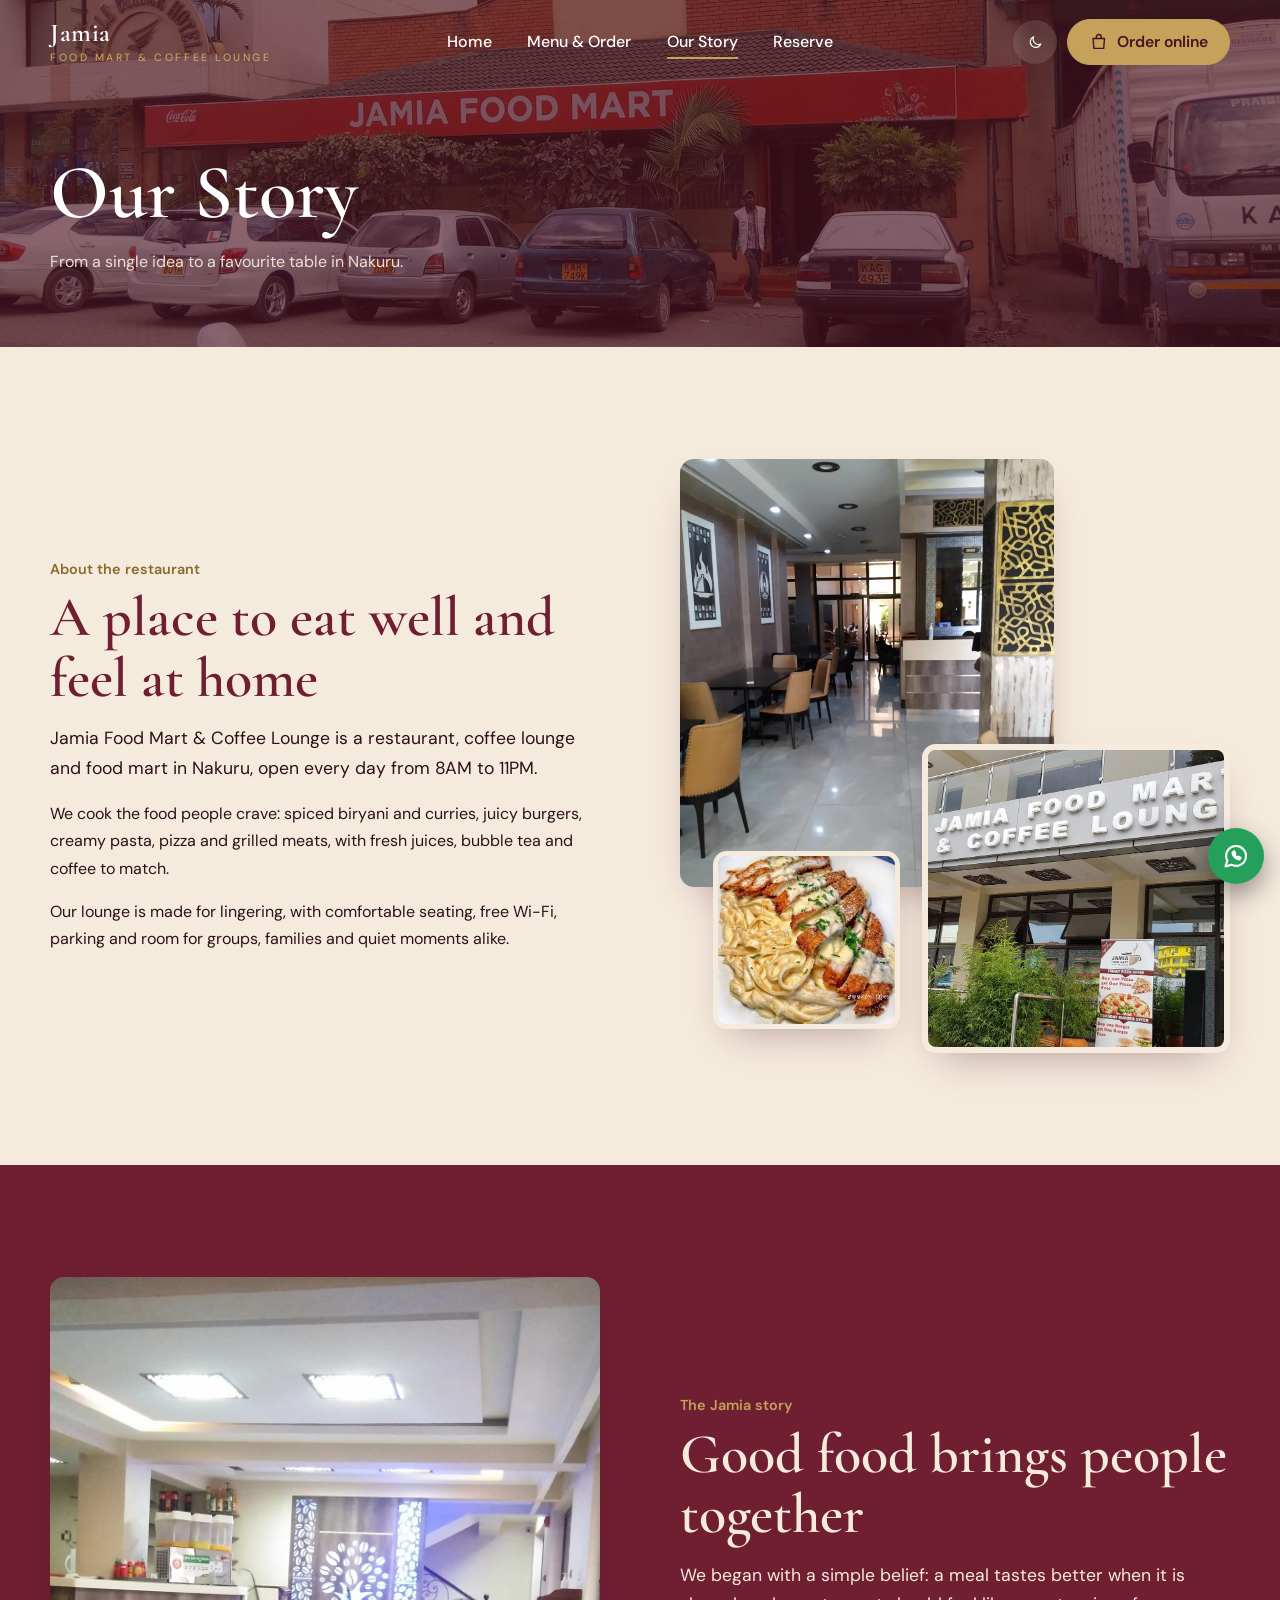
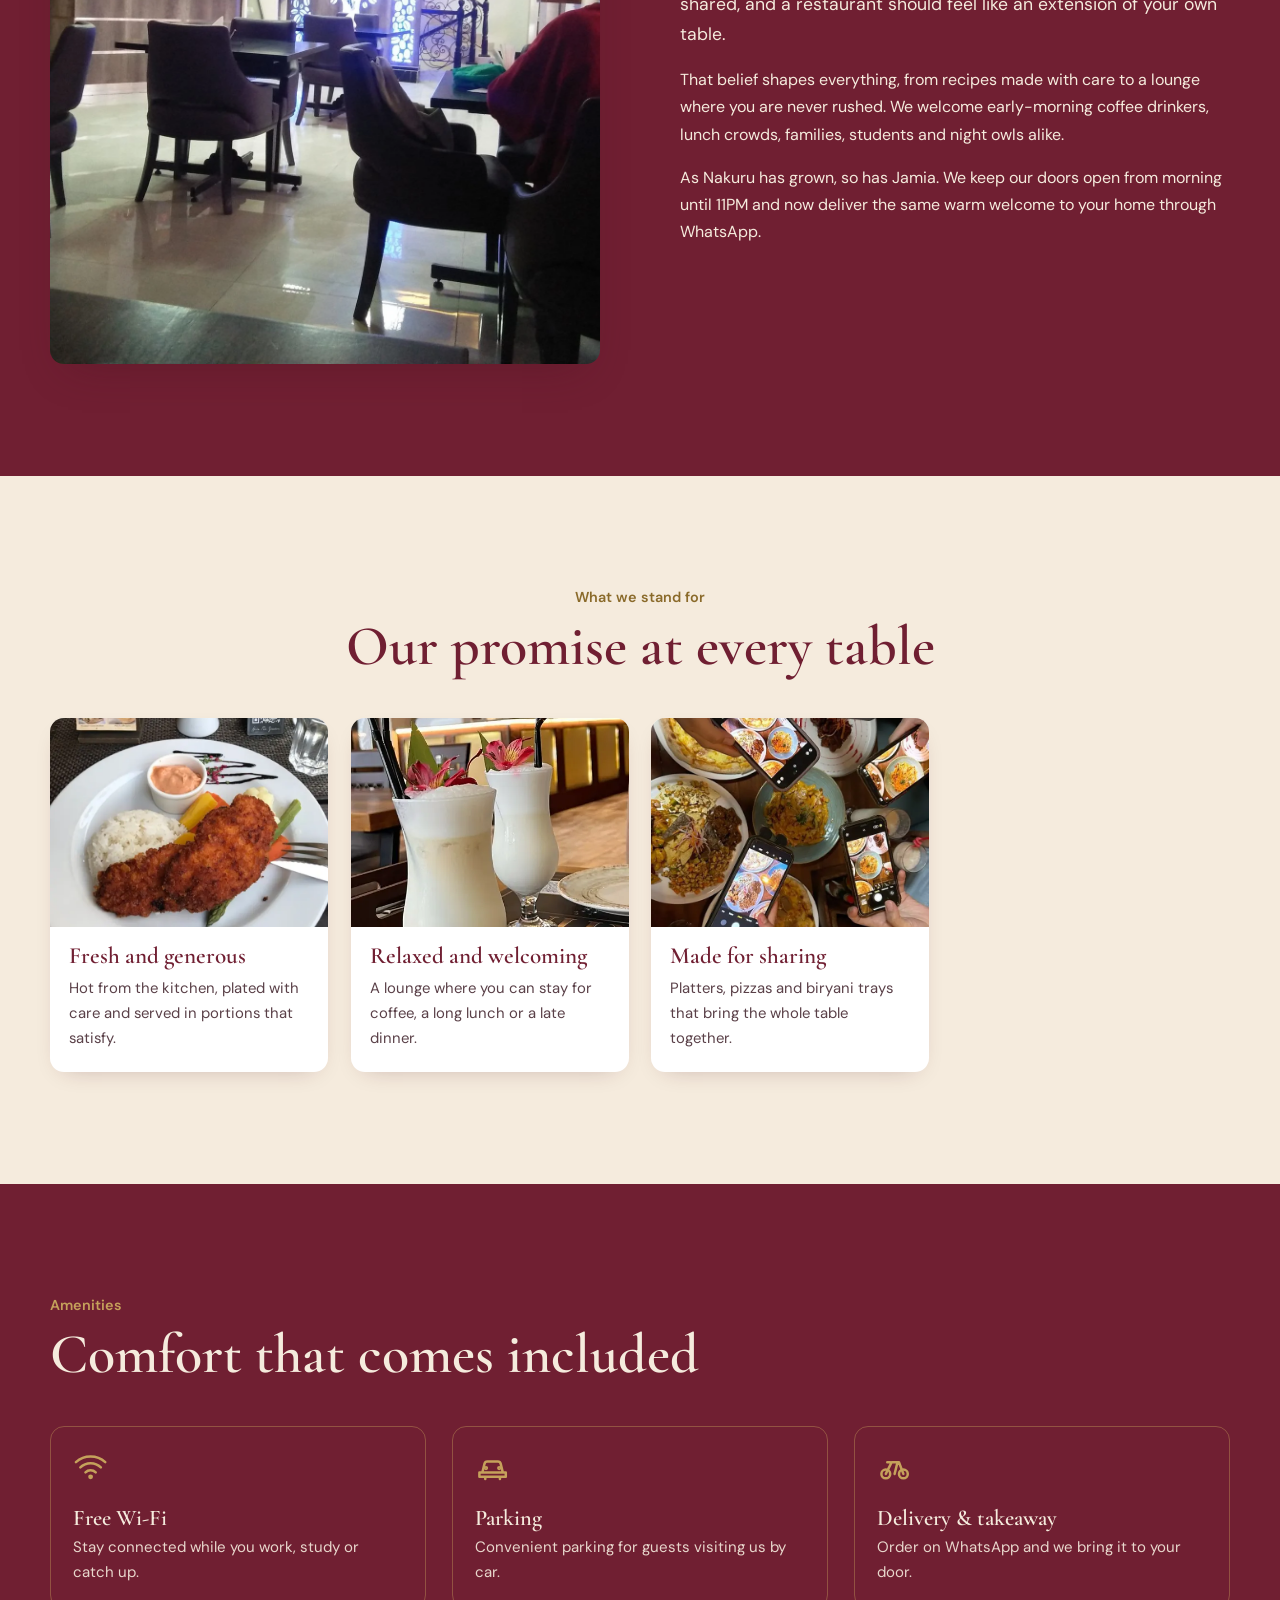
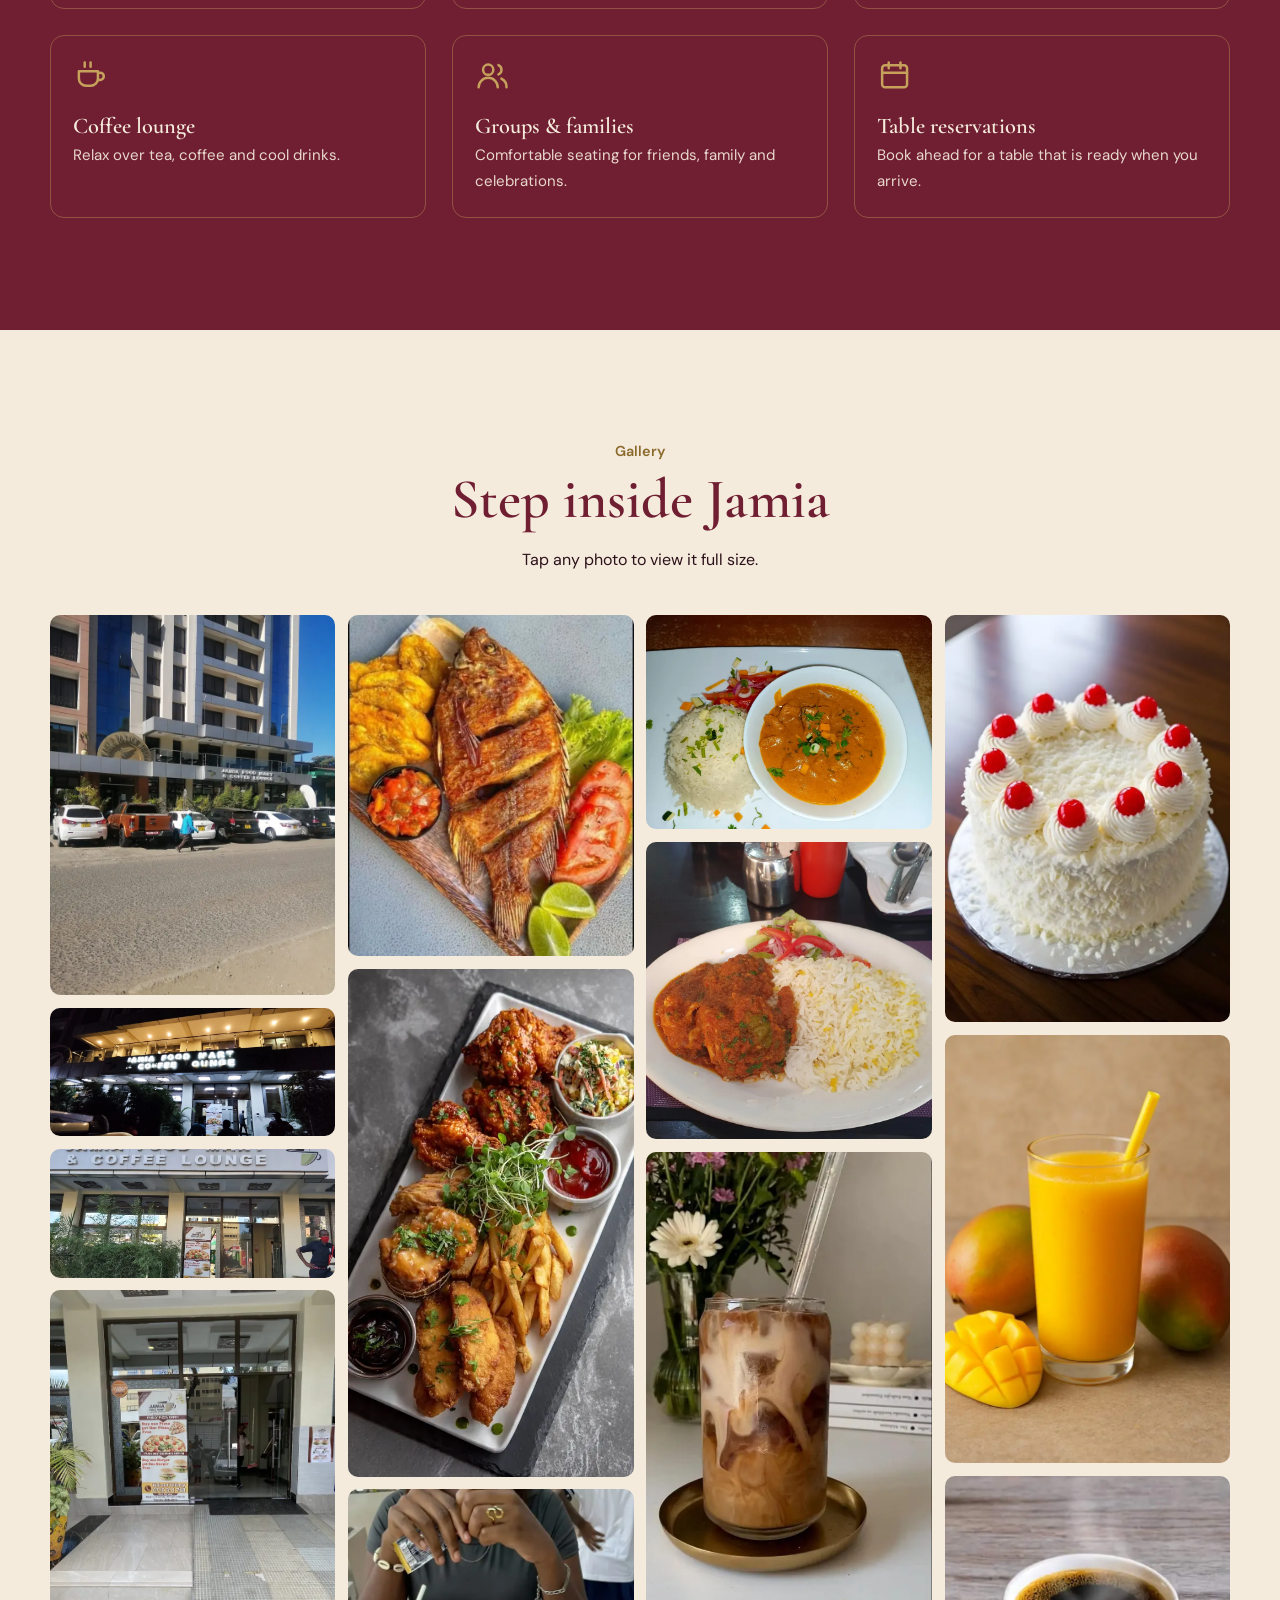
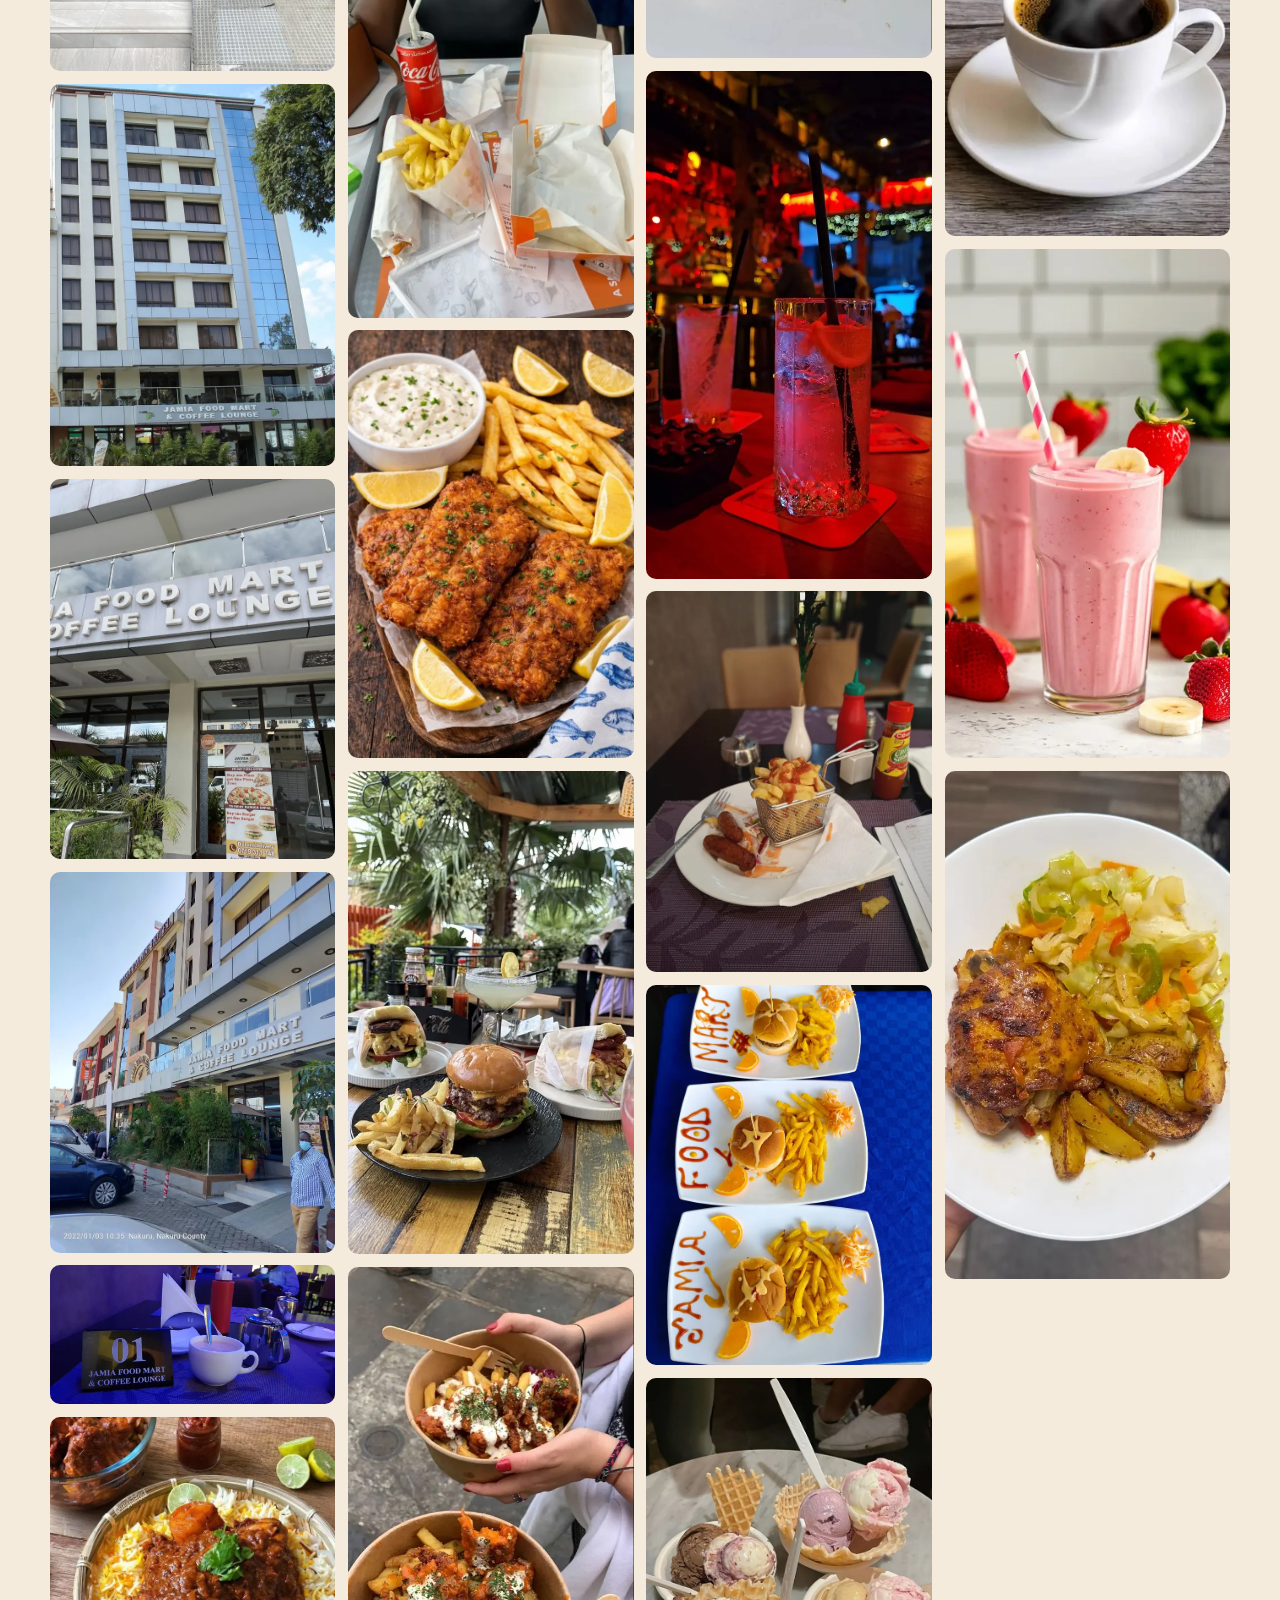
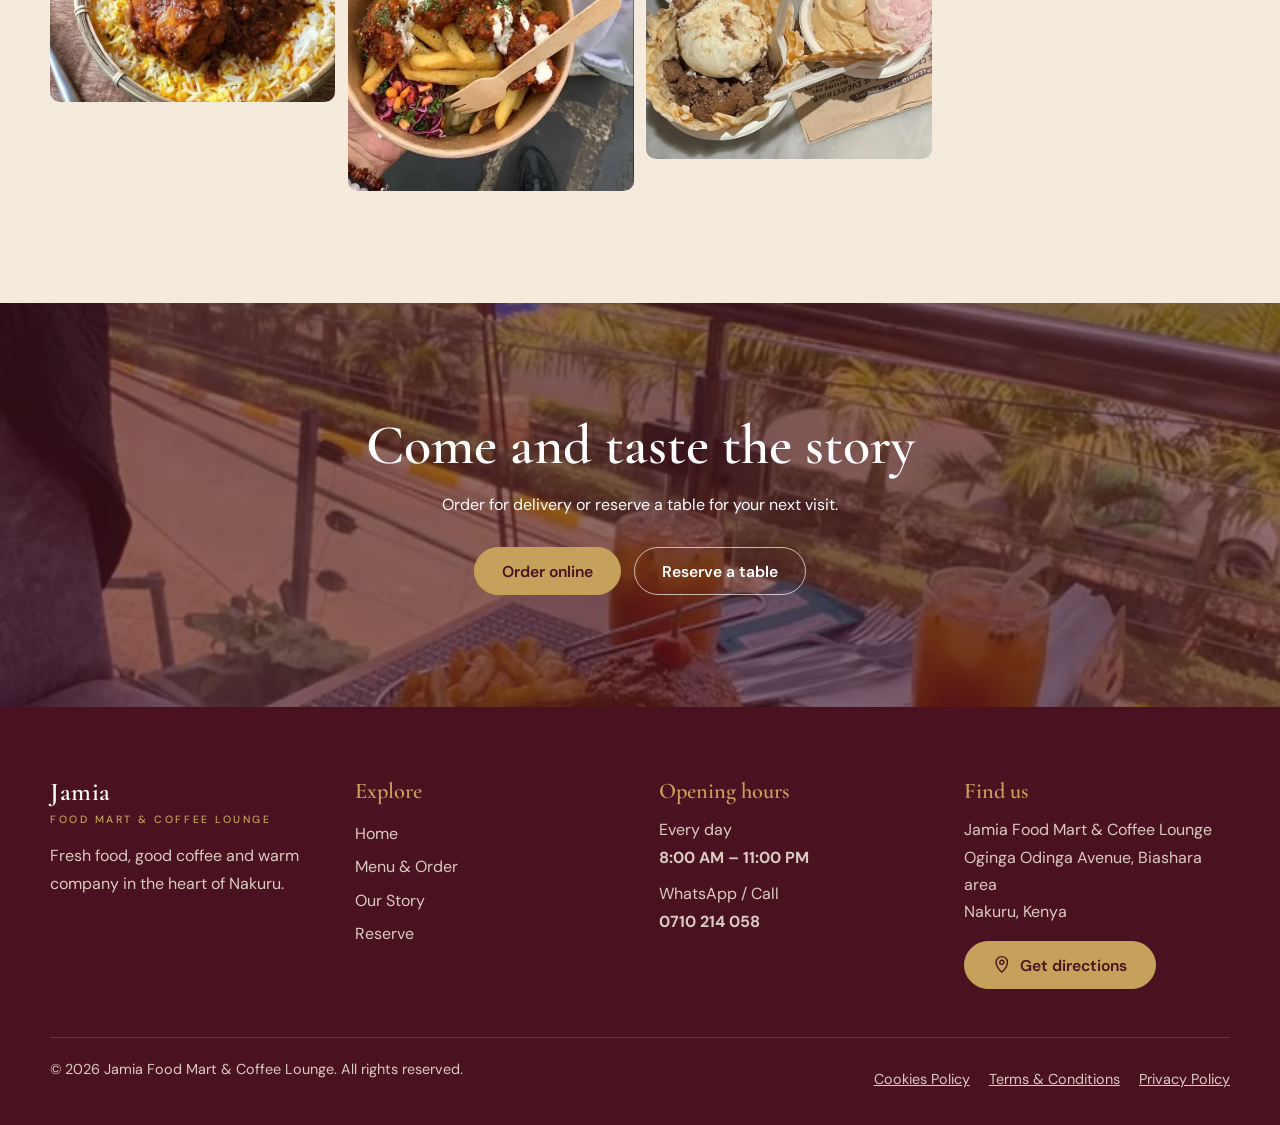
==== about.html @ 8fa5e99d "Add files via upload" ====
<!DOCTYPE html><html lang="en"><head><meta charset="utf-8"><meta name="viewport" content="width=device-width,initial-scale=1"><title>Our Story & Gallery | Jamia Food Mart & Coffee Lounge Nakuru</title><meta name="description" content="Learn the story behind Jamia Food Mart & Coffee Lounge in Nakuru, explore our amenities including free Wi-Fi and parking, and browse photos of our restaurant and dishes.">
<link rel="canonical" href="https://www.example.com/about.html"><meta name="theme-color" content="#701F32"><meta property="og:type" content="restaurant"><meta property="og:title" content="Our Story & Gallery | Jamia Food Mart & Coffee Lounge Nakuru"><meta property="og:description" content="Learn the story behind Jamia Food Mart & Coffee Lounge in Nakuru, explore our amenities including free Wi-Fi and parking, and browse photos of our restaurant and dishes."><meta property="og:image" content="https://www.example.com/images/j58.webp"><meta property="og:url" content="https://www.example.com/about.html"><meta name="twitter:card" content="summary_large_image">
<link rel="preload" href="fonts/cormorant-garamond-latin-600-normal.woff2" as="font" type="font/woff2" crossorigin><link rel="preload" href="fonts/dm-sans-latin-400-normal.woff2" as="font" type="font/woff2" crossorigin><link rel="stylesheet" href="css/style.css"><script>try{if(JSON.parse(localStorage.getItem('jm-th'))==='evening')document.documentElement.dataset.theme='evening'}catch(e){}</script>
<script type="application/ld+json">{"@context":"https://schema.org","@type":"Restaurant","name":"Jamia Food Mart & Coffee Lounge","image":"https://www.example.com/images/j58.webp","telephone":"+254710214058","servesCuisine":["Burgers","Pizza","Pasta","Biryani","Coffee"],"hasMenu":"https://www.example.com/menu.html","address":{"@type":"PostalAddress","streetAddress":"Oginga Odinga Avenue, Biashara area","addressLocality":"Nakuru","addressCountry":"KE"},"openingHoursSpecification":{"@type":"OpeningHoursSpecification","dayOfWeek":["Monday","Tuesday","Wednesday","Thursday","Friday","Saturday","Sunday"],"opens":"08:00","closes":"23:00"}}</script></head><body>
<header class="hd"><div class="wrap"><a class="logo" href="index.html">Jamia<small>FOOD MART &amp; COFFEE LOUNGE</small></a>
<nav class="nav" id="nav" aria-label="Main"><button class="x" type="button" aria-label="Close menu">&times;</button><ul><li><a href="index.html">Home</a></li><li><a href="menu.html">Menu & Order</a></li><li><a href="about.html" aria-current="page">Our Story</a></li><li><a href="reserve.html">Reserve</a></li></ul></nav>
<div class="hr"><button class="tg" type="button" aria-pressed="false" aria-label="Switch to evening look"><svg class="ic" viewBox="0 0 24 24" aria-hidden="true"><path d="M20 14.5A8 8 0 0 1 9.5 4a8 8 0 1 0 10.5 10.5z"/></svg></button><a class="btn" href="menu.html"><svg class="ic" viewBox="0 0 24 24" aria-hidden="true"><path d="M5 8h14l-1 12H6zM9 8V6a3 3 0 0 1 6 0v2"/></svg> Order online</a><button class="burger" type="button" aria-label="Open menu" aria-expanded="false" aria-controls="nav"><svg class="ic" viewBox="0 0 24 24" aria-hidden="true"><path d="M4 7h16M4 12h16M4 17h16"/></svg></button></div></div></header><main><section class="ph" style="padding-bottom:4.5rem"><img src="images/j58.webp" alt="" aria-hidden="true" width="1920" height="1080" fetchpriority="high"><div class="wrap"><h1>Our Story</h1><p>From a single idea to a favourite table in Nakuru.</p></div></section><section><div class="wrap split"><div class="rv"><span class="tag">About the restaurant</span><h2>A place to eat well and feel at home</h2><p class="lead">Jamia Food Mart &amp; Coffee Lounge is a restaurant, coffee lounge and food mart in Nakuru, open every day from 8AM to 11PM.</p><p>We cook the food people crave: spiced biryani and curries, juicy burgers, creamy pasta, pizza and grilled meats, with fresh juices, bubble tea and coffee to match.</p><p>Our lounge is made for lingering, with comfortable seating, free Wi-Fi, parking and room for groups, families and quiet moments alike.</p></div><div class="collage rv"><img src="images/j47.webp" alt="Modern lounge with tiled floors" width="675" height="900" class="a" loading="lazy" decoding="async" data-zoom><img src="images/j53.webp" alt="Jamia entrance and signage" width="1920" height="933" class="b" loading="lazy" decoding="async" data-zoom><img src="images/j8.webp" alt="Creamy chicken alfredo" width="674" height="900" class="c" loading="lazy" decoding="async" data-zoom></div></div></section>
<section class="dark"><div class="wrap split flip"><div class="rv"><span class="tag">The Jamia story</span><h2>Good food brings people together</h2><p class="lead">We began with a simple belief: a meal tastes better when it is shared, and a restaurant should feel like an extension of your own table.</p><p>That belief shapes everything, from recipes made with care to a lounge where you are never rushed. We welcome early-morning coffee drinkers, lunch crowds, families, students and night owls alike.</p><p>As Nakuru has grown, so has Jamia. We keep our doors open from morning until 11PM and now deliver the same warm welcome to your home through WhatsApp.</p></div><div class="fig rv"><img src="images/j56.webp" alt="Bright seating area with tables and chairs" width="1920" height="1440" loading="lazy" decoding="async" data-zoom></div></div></section>
<section><div class="wrap"><div class="head c rv"><span class="tag">What we stand for</span><h2>Our promise at every table</h2></div><div class="cards"><div class="card rv"><div class="im"><img src="images/j9.webp" alt="Golden crumbed chicken escalope with rice" width="675" height="900" loading="lazy" decoding="async" data-zoom></div><div class="bd"><h3>Fresh and generous</h3><p>Hot from the kitchen, plated with care and served in portions that satisfy.</p></div></div><div class="card rv"><div class="im"><img src="images/j69.webp" alt="Tropical coconut drinks at the counter" width="506" height="900" loading="lazy" decoding="async" data-zoom></div><div class="bd"><h3>Relaxed and welcoming</h3><p>A lounge where you can stay for coffee, a long lunch or a late dinner.</p></div></div><div class="card rv"><div class="im"><img src="images/j65.webp" alt="Friends sharing a feast at a wooden table" width="675" height="900" loading="lazy" decoding="async" data-zoom></div><div class="bd"><h3>Made for sharing</h3><p>Platters, pizzas and biryani trays that bring the whole table together.</p></div></div></div></div></section>
<section class="dark"><div class="wrap"><div class="head rv"><span class="tag">Amenities</span><h2>Comfort that comes included</h2></div><div class="feat"><div class="rv"><svg class="ic" viewBox="0 0 24 24" aria-hidden="true"><path d="M2 9a15 15 0 0 1 20 0M5 12.5a10 10 0 0 1 14 0M8.5 16a5 5 0 0 1 7 0"/><circle cx="12" cy="19" r=".8"/></svg><h3>Free Wi-Fi</h3><p>Stay connected while you work, study or catch up.</p></div><div class="rv"><svg class="ic" viewBox="0 0 24 24" aria-hidden="true"><path d="M5 16l1.5-6A2 2 0 0 1 8.4 8.5h7.2a2 2 0 0 1 1.9 1.5L19 16M3 16h18v3H3zM7 19v1.5M17 19v1.5"/><circle cx="7.5" cy="13" r=".6"/><circle cx="16.5" cy="13" r=".6"/></svg><h3>Parking</h3><p>Convenient parking for guests visiting us by car.</p></div><div class="rv"><svg class="ic" viewBox="0 0 24 24" aria-hidden="true"><circle cx="6" cy="17" r="3"/><circle cx="18" cy="17" r="3"/><path d="M6 17l4-8h5l3 8M9 9H7M14 9l-2 8"/></svg><h3>Delivery &amp; takeaway</h3><p>Order on WhatsApp and we bring it to your door.</p></div><div class="rv"><svg class="ic" viewBox="0 0 24 24" aria-hidden="true"><path d="M4 9h13v5a5 5 0 0 1-5 5H9a5 5 0 0 1-5-5zM17 10h1.5a2.5 2.5 0 0 1 0 5H17M8 3v3M12 3v3"/></svg><h3>Coffee lounge</h3><p>Relax over tea, coffee and cool drinks.</p></div><div class="rv"><svg class="ic" viewBox="0 0 24 24" aria-hidden="true"><circle cx="9" cy="8" r="3.5"/><path d="M2.5 20a6.5 6.5 0 0 1 13 0M16 4.8a3.5 3.5 0 0 1 0 6.4M18 14a6.5 6.5 0 0 1 3.5 6"/></svg><h3>Groups &amp; families</h3><p>Comfortable seating for friends, family and celebrations.</p></div><div class="rv"><svg class="ic" viewBox="0 0 24 24" aria-hidden="true"><rect x="3.5" y="5" width="17" height="15" rx="2"/><path d="M3.5 10h17M8 3v4M16 3v4"/></svg><h3>Table reservations</h3><p>Book ahead for a table that is ready when you arrive.</p></div></div></div></section>
<section id="gallery"><div class="wrap"><div class="head c rv"><span class="tag">Gallery</span><h2>Step inside Jamia</h2><p>Tap any photo to view it full size.</p></div><div class="gal"><img src="images/j38.webp" alt="Jamia building seen from the street" width="675" height="900" class="rv" loading="lazy" decoding="async" data-zoom><img src="images/j44.webp" alt="Illuminated Jamia signage at night" width="1920" height="864" class="rv" loading="lazy" decoding="async" data-zoom><img src="images/j63.webp" alt="Coffee Lounge signboard above glass doors" width="900" height="405" class="rv" loading="lazy" decoding="async" data-zoom><img src="images/j54.webp" alt="Entrance doors with menu banner" width="675" height="900" class="rv" loading="lazy" decoding="async" data-zoom><img src="images/j59.webp" alt="Tall glass-fronted building housing Jamia" width="672" height="900" class="rv" loading="lazy" decoding="async" data-zoom><img src="images/j62.webp" alt="Close-up of the Jamia Food Mart sign" width="675" height="900" class="rv" loading="lazy" decoding="async" data-zoom><img src="images/j51.webp" alt="Jamia frontage with greenery" width="675" height="900" class="rv" loading="lazy" decoding="async" data-zoom><img src="images/j39.webp" alt="Tea set on table number one" width="900" height="437" class="rv" loading="lazy" decoding="async" data-zoom><img src="images/j33.webp" alt="Chicken biryani on a woven tray" width="640" height="640" class="rv" loading="lazy" decoding="async" data-zoom><img src="images/j14.webp" alt="Crispy whole fried tilapia with plantain" width="736" height="881" class="rv" loading="lazy" decoding="async" data-zoom><img src="images/j18.webp" alt="Fried chicken and sides on a slate board" width="506" height="900" class="rv" loading="lazy" decoding="async" data-zoom><img src="images/j64.webp" alt="Takeaway burger, fries and a cold drink" width="600" height="900" class="rv" loading="lazy" decoding="async" data-zoom><img src="images/j24.webp" alt="Crumbed fillets with lemon and fries" width="600" height="900" class="rv" loading="lazy" decoding="async" data-zoom><img src="images/j4.webp" alt="Burger and fries on a leafy terrace table" width="532" height="900" class="rv" loading="lazy" decoding="async" data-zoom><img src="images/j6.webp" alt="Loaded fries in a paper bowl" width="490" height="900" class="rv" loading="lazy" decoding="async" data-zoom><img src="images/j48.webp" alt="Butter chicken with rice" width="900" height="675" class="rv" loading="lazy" decoding="async" data-zoom><img src="images/j61.webp" alt="Tikka masala with yellow and white rice" width="864" height="900" class="rv" loading="lazy" decoding="async" data-zoom><img src="images/j70.webp" alt="Iced latte on a brass tray" width="507" height="900" class="rv" loading="lazy" decoding="async" data-zoom><img src="images/j71.webp" alt="Red-lit berry sparklers" width="506" height="900" class="rv" loading="lazy" decoding="async" data-zoom><img src="images/j43.webp" alt="Sausages and fries at a set table" width="675" height="900" class="rv" loading="lazy" decoding="async" data-zoom><img src="images/j57.webp" alt="Kids mini burger plates" width="675" height="900" class="rv" loading="lazy" decoding="async" data-zoom><img src="images/j73.webp" alt="Ice cream sundae platter" width="675" height="900" class="rv" loading="lazy" decoding="async" data-zoom><img src="images/j84.webp" alt="Coconut cream cake with cherries" width="630" height="900" class="rv" loading="lazy" decoding="async" data-zoom><img src="images/j81.webp" alt="Fresh mango juice" width="600" height="900" class="rv" loading="lazy" decoding="async" data-zoom><img src="images/j80.webp" alt="Black coffee in a white cup" width="714" height="900" class="rv" loading="lazy" decoding="async" data-zoom><img src="images/j76.webp" alt="Strawberry smoothies" width="504" height="900" class="rv" loading="lazy" decoding="async" data-zoom><img src="images/j77.webp" alt="Spiced chicken with plantain and cabbage" width="506" height="900" class="rv" loading="lazy" decoding="async" data-zoom></div></div></section>
<section class="cta"><img src="images/j66.webp" alt="" aria-hidden="true" width="675" height="900" loading="lazy" decoding="async"><div class="wrap"><h2 class="rv">Come and taste the story</h2><p class="rv">Order for delivery or reserve a table for your next visit.</p><div class="row rv"><a class="btn" href="menu.html">Order online</a><a class="btn ghost" href="reserve.html">Reserve a table</a></div></div></section></main><footer class="ft"><div class="wrap"><div class="g"><div><a class="logo" href="index.html">Jamia<small>FOOD MART &amp; COFFEE LOUNGE</small></a><p style="margin-top:1rem">Fresh food, good coffee and warm company in the heart of Nakuru.</p></div>
<div><h3>Explore</h3><ul><li><a href="index.html">Home</a></li><li><a href="menu.html">Menu & Order</a></li><li><a href="about.html">Our Story</a></li><li><a href="reserve.html">Reserve</a></li></ul></div><div><h3>Opening hours</h3><p>Every day<br><b>8:00 AM – 11:00 PM</b></p><p style="margin-top:.6rem">WhatsApp / Call<br><a href="https://wa.me/254710214058"><b>0710 214 058</b></a></p></div>
<div><h3>Find us</h3><p>Jamia Food Mart &amp; Coffee Lounge<br>Oginga Odinga Avenue, Biashara area<br>Nakuru, Kenya</p><p style="margin-top:1rem"><a class="btn" href="https://www.google.com/maps/dir/?api=1&destination=Jamia+Food+Mart+and+Coffee+Lounge+Nakuru" target="_blank" rel="noopener"><svg class="ic" viewBox="0 0 24 24" aria-hidden="true"><path d="M12 21s7-6.2 7-12a7 7 0 0 0-14 0c0 5.8 7 12 7 12z"/><circle cx="12" cy="9" r="2.5"/></svg> Get directions</a></p></div></div>
<div class="b"><span>&copy; 2026 Jamia Food Mart &amp; Coffee Lounge. All rights reserved.</span><div><button class="lk" data-modal="m-cookies">Cookies Policy</button><button class="lk" data-modal="m-terms">Terms &amp; Conditions</button><button class="lk" data-modal="m-privacy">Privacy Policy</button></div></div></div></footer>
<dialog class="modal" id="m-cookies" aria-label="Cookies Policy"><div class="in"><button class="x" data-close aria-label="Close" style="float:right">&times;</button><h2>Cookies Policy</h2><p>We use a small number of cookies and similar storage to keep our website working and, only if you accept, to understand how it is used.</p><h3>What we store</h3><p>Essential storage remembers your cookie choice and the items in your order basket on your device. Analytics cookies (optional) tell us which pages are visited so we can improve the site. They load only after you press Accept.</p><h3>Your choice</h3><p>You can decline analytics, or clear your browser storage at any time. Declining does not affect ordering or reservations.</p></div></dialog><dialog class="modal" id="m-terms" aria-label="Terms &amp; Conditions"><div class="in"><button class="x" data-close aria-label="Close" style="float:right">&times;</button><h2>Terms &amp; Conditions</h2><h3>Orders</h3><p>Orders and reservations are sent to us on WhatsApp and are confirmed only when we reply. Prices are confirmed on WhatsApp before an order is accepted and may change without notice. Menu photos are for illustration.</p><h3>Delivery</h3><p>Delivery fees depend on your area and are shown before you send your order. We may quote a different fee for distant locations. Please make sure your phone is reachable and your address is accurate.</p><h3>Reservations</h3><p>Please arrive within 15 minutes of your booking time. We may release a table after that. Contact us on WhatsApp to change or cancel.</p><h3>Payment and refunds</h3><p>Payment is made on delivery or at pickup unless we agree otherwise. If something is wrong with your order, tell us right away so we can put it right.</p></div></dialog><dialog class="modal" id="m-privacy" aria-label="Privacy Policy"><div class="in"><button class="x" data-close aria-label="Close" style="float:right">&times;</button><h2>Privacy Policy</h2><p>We respect your privacy and handle personal data in line with the Kenya Data Protection Act, 2019.</p><h3>What we collect</h3><p>When you order or reserve, you give your name, phone number, and for delivery your address. This information is sent to our WhatsApp number to prepare and deliver your order or hold your table.</p><h3>How we use it</h3><p>Only to fulfil your request and to contact you about it. We do not sell your data.</p><h3>Your rights</h3><p>You may ask us to access, correct or delete your information by messaging us on WhatsApp at 0710 214 058.</p></div></dialog><dialog id="lb" aria-label="Image viewer"><button class="x" data-close aria-label="Close">&times;</button><button class="lb-n p" aria-label="Previous">&#8249;</button><img alt="" src="[data-uri]"><button class="lb-n n" aria-label="Next">&#8250;</button></dialog>
<div class="ck" role="dialog" aria-label="Cookie notice"><p>We use essential storage for your order basket and, with your consent, analytics to improve our site. <button class="lk" data-modal="m-cookies" style="min-height:0;padding:0">Read our Cookies Policy</button></p><div class="row"><button class="btn" data-ck="yes">Accept</button><button class="btn ghost" data-ck="no">Decline</button></div></div>
<a class="wa" href="https://wa.me/254710214058" target="_blank" rel="noopener" aria-label="Chat on WhatsApp"><svg class="ic" viewBox="0 0 24 24" aria-hidden="true"><path d="M3 21l1.6-5A8.5 8.5 0 1 1 8 19.4z"/><path d="M9 9c0 3 3 6 6 6l1-1.5-2-1-1 .8c-1-.4-2-1.4-2.4-2.4l.8-1-1-2z"/></svg></a><script src="js/main.js" defer></script></body></html>
---- css/style.css ----
@font-face{font-family:'Cormorant Garamond';font-style:normal;font-weight:500;font-display:swap;src:url(../fonts/cormorant-garamond-latin-500-normal.woff2) format('woff2')}
@font-face{font-family:'Cormorant Garamond';font-style:normal;font-weight:600;font-display:swap;src:url(../fonts/cormorant-garamond-latin-600-normal.woff2) format('woff2')}
@font-face{font-family:'Cormorant Garamond';font-style:normal;font-weight:700;font-display:swap;src:url(../fonts/cormorant-garamond-latin-700-normal.woff2) format('woff2')}
@font-face{font-family:'DM Sans';font-style:normal;font-weight:400;font-display:swap;src:url(../fonts/dm-sans-latin-400-normal.woff2) format('woff2')}
@font-face{font-family:'DM Sans';font-style:normal;font-weight:500;font-display:swap;src:url(../fonts/dm-sans-latin-500-normal.woff2) format('woff2')}
@font-face{font-family:'DM Sans';font-style:normal;font-weight:600;font-display:swap;src:url(../fonts/dm-sans-latin-600-normal.woff2) format('woff2')}
@font-face{font-family:'DM Sans';font-style:normal;font-weight:700;font-display:swap;src:url(../fonts/dm-sans-latin-700-normal.woff2) format('woff2')}
:root{--wine:#701F32;--wine-d:#4a1220;--cream:#F5EBDD;--gold:#C5A15B;--gold-d:#8a6a2a;--ink:#2b1119;--r:14px;--fh:'Cormorant Garamond',Georgia,serif;--fb:'DM Sans',system-ui,sans-serif;--sh:0 18px 40px -18px #4a122066}
*{box-sizing:border-box;margin:0}html{scroll-behavior:smooth}
body{font:400 1rem/1.7 var(--fb);background:var(--cream);color:var(--ink);-webkit-font-smoothing:antialiased;overflow-x:hidden}
img{display:block;max-width:100%;height:auto}a{color:inherit}ul,ol{padding:0;list-style:none}
h1,h2,h3{font-family:var(--fh);font-weight:600;line-height:1.08;color:var(--wine)}
h1{font-size:clamp(2.7rem,8.5vw,5.8rem)}h2{font-size:clamp(2.1rem,5.2vw,3.5rem);margin-bottom:1rem}h3{font-size:1.55rem}
p{max-width:62ch}.lead{font-size:1.1rem}
.wrap{width:min(1180px,100% - 2.4rem);margin-inline:auto}
section{padding:clamp(3.5rem,9vw,7rem) 0}
.tag{font:600 .9rem var(--fb);color:var(--gold-d);margin-bottom:.6rem;display:block}
.dark{background:var(--wine);color:var(--cream)}.dark h2,.dark h3{color:var(--cream)}.dark .tag{color:var(--gold)}
:focus-visible{outline:3px solid var(--gold);outline-offset:3px}
.btn{display:inline-flex;align-items:center;justify-content:center;gap:.55rem;min-height:48px;padding:.7rem 1.7rem;border-radius:99px;font:600 .98rem var(--fb);text-decoration:none;border:1.5px solid var(--gold);background:var(--gold);color:var(--wine-d);cursor:pointer;transition:transform .3s,box-shadow .3s,background .3s,color .3s}
.btn:hover{transform:translateY(-3px);box-shadow:0 12px 26px #4a122055}
.btn.wine{background:var(--wine);border-color:var(--wine);color:var(--cream)}.btn.wine:hover{background:var(--wine-d)}
.btn.ghost{background:transparent;color:#fff;border-color:#ffffffaa}.btn.ghost:hover{background:#ffffff26}
.ic{width:1.25em;height:1.25em;fill:none;stroke:currentColor;stroke-width:1.7;stroke-linecap:round;stroke-linejoin:round;flex:none}
.row{display:flex;flex-wrap:wrap;gap:.8rem}
.hd{position:absolute;inset:0 0 auto;z-index:30;color:#fff}
.hd .wrap{display:grid;grid-template-columns:1fr auto 1fr;align-items:center;padding-block:1.2rem}
.logo{font:600 1.6rem/1 var(--fh);text-decoration:none;color:#fff;letter-spacing:.02em}
.logo small{display:block;font:500 .66rem var(--fb);letter-spacing:.24em;color:var(--gold);margin-top:.3rem}
.nav ul{display:flex;gap:2.2rem}.nav a{text-decoration:none;font-weight:500;padding:.5rem 0;position:relative;color:#fff}
.nav a:after{content:"";position:absolute;left:0;bottom:.1rem;height:2px;width:100%;background:var(--gold);transform:scaleX(0);transform-origin:left;transition:transform .35s}
.nav a:hover:after,.nav a[aria-current]:after{transform:scaleX(1)}
.hd .btn{justify-self:end;min-height:44px;padding-inline:1.3rem}
.burger{display:none;justify-self:end;width:48px;height:48px;border:0;background:#ffffff1f;border-radius:50%;color:#fff;cursor:pointer;align-items:center;justify-content:center;backdrop-filter:blur(6px)}
@media(max-width:920px){.hd .wrap{grid-template-columns:1fr auto}.hd .btn{display:none}.burger{display:inline-flex}
.nav{position:fixed;inset:0;background:var(--wine-d);display:grid;place-items:center;opacity:0;visibility:hidden;transition:opacity .4s,visibility .4s;z-index:40}
.nav.open{opacity:1;visibility:visible}.nav ul{flex-direction:column;text-align:center;gap:1.2rem}.nav a{font:600 2.4rem var(--fh)}
.nav .x{position:absolute;top:1.2rem;right:1.2rem}}
@media(min-width:921px){.nav .x{display:none}}
.hero{position:relative;min-height:100svh;display:flex;align-items:flex-end;color:#fff;overflow:hidden;background:var(--wine-d);padding:0}
.slide{position:absolute;inset:0;opacity:0;transition:opacity 1.5s ease}.slide.on{opacity:1}
.slide img{width:100%;height:100%;object-fit:cover;transform:scale(1.04);transition:transform 9s ease-out}.slide.on img{transform:scale(1)}
.hero:before{content:"";position:absolute;inset:0;z-index:1;background:linear-gradient(90deg,#2b1119c4 0,#2b111970 50%,#2b111918 85%),linear-gradient(180deg,#2b111966 0,#2b111926 30%,#2b111955 55%,#4a1220ea 100%)}
.hero .wrap{position:relative;z-index:2;padding:9rem 0 5.5rem}.hero h1{color:#fff;max-width:14ch}.hero p{margin:1.3rem 0 2rem;font-size:1.15rem;color:#f5ebddf0}
.status{display:inline-flex;align-items:center;gap:.6rem;background:#ffffff1f;backdrop-filter:blur(8px);border:1px solid #ffffff44;padding:.45rem 1rem;border-radius:99px;font-size:.92rem;margin-bottom:1.4rem}
.status i{width:9px;height:9px;border-radius:50%;background:#7bd88f;box-shadow:0 0 0 4px #7bd88f33}.status.off i{background:#e9a35d;box-shadow:0 0 0 4px #e9a35d33}
.dots{position:absolute;z-index:3;right:max(1.2rem,calc((100% - 1180px)/2));bottom:2rem;display:flex;gap:.2rem}
.dots button{width:44px;height:44px;background:none;border:0;cursor:pointer;display:grid;place-items:center}.dots button:after{content:"";width:26px;height:3px;border-radius:3px;background:#ffffff77;transition:background .3s,width .3s}.dots .on:after{background:var(--gold);width:40px}
.strip{background:var(--wine-d);color:var(--cream);padding:0}.strip ul{display:grid;grid-template-columns:repeat(2,1fr)}
.strip li{display:flex;gap:.9rem;align-items:center;padding:1.3rem .6rem}.strip .ic{width:2rem;height:2rem;color:var(--gold)}.strip b{display:block;font-weight:600}.strip span{font-size:.9rem;opacity:.85}
@media(min-width:900px){.strip ul{grid-template-columns:repeat(4,1fr)}}
.split{display:grid;gap:2.8rem;align-items:center}@media(min-width:880px){.split{grid-template-columns:1fr 1fr;gap:5rem}.split.flip>:first-child{order:2}}
.split p+p{margin-top:1rem}.split .row{margin-top:1.8rem}
.collage{position:relative;aspect-ratio:1/1.08}.collage img{position:absolute;object-fit:cover;border-radius:var(--r);box-shadow:var(--sh);cursor:zoom-in}
.collage .a{left:0;top:0;width:68%;height:72%}.collage .b{right:0;bottom:0;width:56%;height:52%;border:6px solid var(--cream)}.collage .c{left:6%;bottom:4%;width:34%;height:30%;border:5px solid var(--cream)}
.fig{border-radius:var(--r);overflow:hidden;box-shadow:var(--sh)}.fig img{width:100%;aspect-ratio:4/5;object-fit:cover;cursor:zoom-in;transition:transform .8s}.fig:hover img{transform:scale(1.05)}.fig.w img{aspect-ratio:3/2}
.head{max-width:60ch;margin-bottom:2.6rem}.head.c{margin-inline:auto;text-align:center}.head.c p{margin-inline:auto}
.cards{display:grid;gap:1.4rem;grid-template-columns:repeat(auto-fill,minmax(min(100%,270px),1fr))}
.card{background:#fff;border-radius:var(--r);overflow:hidden;box-shadow:0 8px 24px -14px #4a122055;display:flex;flex-direction:column;transition:transform .4s,box-shadow .4s}
.card:hover{transform:translateY(-6px);box-shadow:var(--sh)}.card .im{overflow:hidden;aspect-ratio:4/3;background:#e9dcc6}
.card .im img{width:100%;height:100%;object-fit:cover;transition:transform .7s;cursor:zoom-in}.card:hover .im img{transform:scale(1.07)}
.card .bd{padding:1.1rem 1.2rem 1.3rem;display:flex;flex-direction:column;gap:.4rem;flex:1}.card .t{display:flex;justify-content:space-between;gap:1rem;align-items:baseline}
.card h3{font-size:1.45rem}.price{font-weight:700;color:var(--wine);white-space:nowrap}.card p{font-size:.93rem;color:#5a4048}
.mosaic{grid-auto-flow:dense;display:grid;gap:.8rem;grid-template-columns:repeat(2,1fr);grid-auto-rows:150px}
.mosaic a{position:relative;overflow:hidden;border-radius:var(--r);color:#fff;text-decoration:none;display:flex;align-items:flex-end}
.mosaic img{position:absolute;inset:0;width:100%;height:100%;object-fit:cover;transition:transform .8s}.mosaic a:hover img{transform:scale(1.08)}
.mosaic a:after{content:"";position:absolute;inset:0;background:linear-gradient(0deg,#4a1220dd,transparent 60%)}.mosaic span{position:relative;z-index:1;padding:1rem;font:600 1.5rem var(--fh)}
.mosaic .t{grid-row:span 2}.mosaic .w{grid-column:span 2}
@media(min-width:800px){.mosaic{grid-template-columns:repeat(4,1fr);grid-auto-rows:190px}}
.feat{display:grid;gap:1.6rem;grid-template-columns:repeat(auto-fit,minmax(min(100%,290px),1fr))}
.feat div{padding:1.4rem;border:1px solid #c5a15b66;border-radius:var(--r);transition:background .3s,transform .3s}.feat div:hover{background:#ffffff12;transform:translateY(-4px)}
.feat .ic{width:2.2rem;height:2.2rem;color:var(--gold);margin-bottom:.8rem}.feat h3{font-size:1.4rem;margin-bottom:.3rem}.feat p{font-size:.94rem;opacity:.9}
.steps{display:grid;gap:1.6rem;counter-reset:s;grid-template-columns:repeat(auto-fit,minmax(min(100%,250px),1fr))}
.steps li{counter-increment:s;padding:1.6rem;background:#fff;border-radius:var(--r);box-shadow:0 8px 24px -14px #4a122055}.steps li:before{content:counter(s);font:600 2.6rem var(--fh);color:var(--gold)}
.rv-g{display:grid;gap:1.3rem;grid-template-columns:repeat(auto-fit,minmax(min(100%,300px),1fr))}
.rev{background:#fff;padding:1.6rem;border-radius:var(--r);border-top:4px solid var(--gold);box-shadow:0 8px 24px -14px #4a122055}.rev .s{color:var(--gold);letter-spacing:.15em;font-size:1.05rem}.rev p{margin:.6rem 0 1rem;font-size:.98rem}.rev small{display:block;color:#7a6168}
.gal{columns:2 140px;column-gap:.8rem}.gal img{width:100%;margin-bottom:.8rem;border-radius:10px;cursor:zoom-in;break-inside:avoid;transition:transform .5s,filter .5s}.gal img:hover{transform:scale(1.025);filter:brightness(1.06)}
@media(min-width:800px){.gal{columns:4}}
.cta{position:relative;color:#fff;text-align:center;overflow:hidden;background:var(--wine-d)}.cta>img{position:absolute;inset:0;width:100%;height:100%;object-fit:cover;opacity:.38}.cta .wrap{position:relative}.cta h2{color:#fff}.cta p{margin:0 auto 1.8rem}.cta .row{justify-content:center}
.ph{position:relative;color:#fff;padding:9.5rem 0 4.5rem;background:var(--wine-d);overflow:hidden}.ph>img{position:absolute;inset:0;width:100%;height:100%;object-fit:cover;opacity:.35}.ph .wrap{position:relative}.ph h1{color:#fff;font-size:clamp(2.6rem,7vw,4.8rem)}.ph p{margin-top:.8rem;color:#f5ebddee}
.map{border-radius:var(--r);overflow:hidden;box-shadow:var(--sh);min-height:320px;background:#e9dcc6}.map iframe{width:100%;height:100%;min-height:340px;border:0}
.hrs li{display:flex;justify-content:space-between;padding:.7rem 0;border-bottom:1px solid #c5a15b55}
.bar{display:grid;gap:1rem;margin-bottom:2rem}.chips{display:flex;gap:.6rem;overflow-x:auto;padding:.2rem .1rem .6rem;scroll-snap-type:x proximity;scrollbar-width:thin}
.chip{scroll-snap-align:start;flex:none;min-height:44px;padding:.5rem 1.2rem;border-radius:99px;border:1.5px solid #c5a15b;background:transparent;color:var(--wine);font:600 .95rem var(--fb);cursor:pointer;transition:background .25s,color .25s,transform .25s}
.chip:hover{transform:translateY(-2px)}.chip.on{background:var(--wine);border-color:var(--wine);color:var(--cream)}
.add{margin-top:auto;min-height:46px}.qty{display:none;align-items:center;justify-content:space-between;margin-top:auto;border:1.5px solid var(--wine);border-radius:99px;min-height:46px;padding:2px}
.qty button{width:42px;height:42px;border-radius:50%;border:0;background:var(--wine);color:#fff;font-size:1.3rem;cursor:pointer}.qty b{min-width:2ch;text-align:center}
.card.sel .add{display:none}.card.sel .qty{display:flex}.empty{padding:2rem;text-align:center}
.cartbar{position:fixed;z-index:25;left:50%;bottom:1rem;transform:translate(-50%,160%);width:min(520px,100% - 1.6rem);transition:transform .45s cubic-bezier(.2,.8,.2,1)}.cartbar.show{transform:translate(-50%,0)}
.cartbar .btn{width:100%;justify-content:space-between;background:var(--wine);border-color:var(--gold);color:#fff;box-shadow:0 14px 34px #4a122099;min-height:56px}
dialog{border:0;padding:0;color:var(--ink);background:var(--cream);max-width:100%}dialog::backdrop{background:#2b1119cc;backdrop-filter:blur(3px)}
dialog[open]{animation:pop .4s ease}@keyframes pop{from{opacity:0;transform:translateY(24px)}}
.sheet{width:min(560px,100%);max-height:94dvh;margin:auto 0 0;border-radius:22px 22px 0 0;overflow:auto}
@media(min-width:700px){.sheet{margin:auto 0 auto auto;height:100dvh;max-height:100dvh;border-radius:22px 0 0 22px}}
.sheet .in{padding:1.5rem}.sheet header{display:flex;justify-content:space-between;align-items:center;margin-bottom:1rem}.sheet h2{margin:0;font-size:2rem}
.x{width:44px;height:44px;border-radius:50%;border:0;background:var(--wine);color:#fff;font-size:1.4rem;cursor:pointer}
.ln{display:flex;justify-content:space-between;gap:1rem;align-items:center;padding:.7rem 0;border-bottom:1px solid #c5a15b55}.ln small{display:block;color:#7a6168}
.ln .qty{display:flex;margin:0;min-height:38px;width:112px}.ln .qty button{width:34px;height:34px}
.tot{margin:1rem 0;padding:1rem;background:#fff;border-radius:var(--r)}.tot div{display:flex;justify-content:space-between;padding:.2rem 0}.tot .g{font:700 1.2rem var(--fb);color:var(--wine);border-top:1px dashed #c5a15b;margin-top:.4rem;padding-top:.6rem}
.f{display:grid;gap:1rem}.f.two{grid-template-columns:1fr}@media(min-width:620px){.f.two{grid-template-columns:1fr 1fr}.f .full{grid-column:1/-1}}
label{display:grid;gap:.35rem;font-weight:600;font-size:.93rem}input,select,textarea{width:100%;min-height:48px;border:1.5px solid #d6c3a5;border-radius:10px;padding:.7rem .9rem;font:400 1rem var(--fb);background:#fff;color:var(--ink)}
input:focus,select:focus,textarea:focus{outline:3px solid #c5a15b88;border-color:var(--gold)}textarea{min-height:90px;resize:vertical}
.seg{display:grid;grid-template-columns:1fr 1fr;gap:.6rem}.seg label{position:relative;font-weight:600}.seg input{position:absolute;opacity:0}.seg span{display:block;text-align:center;padding:.8rem;border:1.5px solid #d6c3a5;border-radius:10px;background:#fff;cursor:pointer;transition:.25s}.seg input:checked+span{background:var(--wine);color:#fff;border-color:var(--wine)}.seg input:focus-visible+span{outline:3px solid var(--gold)}
.er{color:#a3122e;font-size:.85rem;font-weight:500}.note{font-size:.85rem;color:#6b535a}
.box{background:#fff;border-radius:var(--r);padding:clamp(1.4rem,4vw,2.4rem);box-shadow:var(--sh)}
.ft{background:var(--wine-d);color:#f5ebddd9;padding:4.5rem 0 1.5rem}.ft .g{display:grid;gap:2.4rem;grid-template-columns:repeat(auto-fit,minmax(min(100%,210px),1fr))}.ft h3{color:var(--gold);font-size:1.4rem;margin-bottom:.8rem}.ft li{padding:.2rem 0}.ft a{text-decoration:none}.ft a:hover{color:var(--gold)}
.ft .b{margin-top:3rem;padding-top:1.2rem;border-top:1px solid #c5a15b44;display:flex;flex-wrap:wrap;gap:.4rem 1.4rem;justify-content:space-between;font-size:.9rem}.ft .b div{display:flex;flex-wrap:wrap;gap:.2rem 1.2rem}
.lk{background:none;border:0;color:inherit;font:inherit;cursor:pointer;text-decoration:underline;padding:.5rem 0;min-height:44px}.lk:hover{color:var(--gold)}
.modal{width:min(720px,100% - 1.6rem);margin:auto;border-radius:18px;max-height:88dvh}.modal .in{padding:1.6rem}.modal h2{font-size:2.2rem}.modal h3{font-size:1.3rem;margin:1.2rem 0 .3rem}.modal p{margin-bottom:.6rem}
.ck{position:fixed;z-index:50;left:.8rem;right:.8rem;bottom:.8rem;max-width:520px;background:var(--wine-d);color:var(--cream);padding:1.2rem;border-radius:var(--r);box-shadow:0 18px 50px #000a;border:1px solid var(--gold);display:none}.ck.show{display:block;animation:pop .5s}.ck p{font-size:.92rem;margin-bottom:.9rem}.ck .btn{min-height:44px;padding:.4rem 1.2rem}
#lb{background:transparent;width:100%;height:100%;max-height:100dvh;display:none;place-items:center}#lb[open]{display:grid}#lb img{max-height:86dvh;max-width:94vw;border-radius:10px;object-fit:contain}
#lb .x{position:fixed;top:1rem;right:1rem;background:#ffffff26}.lb-n{position:fixed;top:50%;width:48px;height:48px;border-radius:50%;border:0;background:#ffffff33;color:#fff;font-size:1.6rem;cursor:pointer;transform:translateY(-50%)}.lb-n.p{left:.6rem}.lb-n.n{right:.6rem}
.js .rv{opacity:0;transform:translateY(26px);transition:opacity .9s ease var(--d,0s),transform .9s ease var(--d,0s)}.js .rv.in{opacity:1;transform:none}
.wa{position:fixed;z-index:24;right:1rem;bottom:1rem;width:56px;height:56px;border-radius:50%;background:#25a05a;color:#fff;display:grid;place-items:center;box-shadow:0 10px 26px #0006;transition:transform .3s}.wa:hover{transform:scale(1.1)}.wa svg{width:28px;height:28px;fill:none;stroke:#fff;stroke-width:1.8}
@media(prefers-reduced-motion:reduce){*{animation:none!important;transition:none!important;scroll-behavior:auto!important}.js .rv{opacity:1;transform:none}}
[hidden]{display:none!important}
.card h3,.rev h3,.steps li h3{color:var(--wine)}.steps li{color:var(--ink)}.rev h3{font-size:1.4rem;margin:.5rem 0 0}
.acts{margin-top:auto;display:grid;gap:.55rem;padding-top:.7rem}.acts .add,.acts .qty{margin-top:0}.acts .btn{min-height:46px}
.btn.ghost.w{color:var(--wine);border-color:var(--wine);background:transparent}.btn.ghost.w:hover{background:#701f3214}
.hr{display:flex;align-items:center;gap:.6rem;justify-self:end}
.tg{width:44px;height:44px;border-radius:50%;border:0;background:#ffffff1f;color:#fff;cursor:pointer;display:grid;place-items:center;backdrop-filter:blur(6px);transition:background .3s,color .3s}.tg:hover{background:#ffffff40}.tg[aria-pressed=true]{background:var(--gold);color:var(--wine-d)}
.row2{display:flex;gap:1rem;align-items:flex-end;flex-wrap:wrap}.row2 label{flex:1 1 260px}
.vw{min-height:44px;padding:.5rem 1.1rem;border-radius:99px;border:1.5px solid var(--gold);background:transparent;color:var(--wine);font:600 .93rem var(--fb);cursor:pointer;transition:background .25s,color .25s}.vw.on{background:var(--wine);border-color:var(--wine);color:var(--cream)}
.cards.list{grid-template-columns:repeat(auto-fill,minmax(min(100%,460px),1fr))}.list .card{flex-direction:row}.list .card .im{flex:0 0 40%;aspect-ratio:auto;min-height:180px}
html[data-theme=evening] body{background:#2a0f18;color:#f5ebdd}
html[data-theme=evening] :is(h1,h2,h3){color:var(--gold)}
html[data-theme=evening] :is(.hero h1,.ph h1,.cta h2){color:#fff}
html[data-theme=evening] :is(.card,.rev,.steps li,.box,.tot){background:#3a1623;box-shadow:0 8px 24px -14px #000a;color:#f5ebdd}
html[data-theme=evening] :is(input,select,textarea,.seg span){background:#3a1623;color:#f5ebdd;border-color:#7a4a58}
html[data-theme=evening] :is(.card p,.steps li p){color:#dcc9b8}
html[data-theme=evening] :is(.price,.tag,.tot .g){color:var(--gold)}
html[data-theme=evening] :is(.rev small,.ln small,.note){color:#cdb8aa}
html[data-theme=evening] .er{color:#ff9aa8}
html[data-theme=evening] :is(.chip,.vw){color:var(--gold);border-color:var(--gold)}
html[data-theme=evening] .btn.ghost.w{color:var(--gold);border-color:var(--gold)}
html[data-theme=evening] :is(.chip.on,.vw.on){background:var(--gold);color:var(--wine-d)}
html[data-theme=evening] .btn.wine{border-color:var(--gold)}
html[data-theme=evening] .qty{border-color:var(--gold)}html[data-theme=evening] .qty button{background:var(--gold);color:var(--wine-d)}
html[data-theme=evening] dialog{background:#2a0f18;color:#f5ebdd}
html[data-theme=evening] .collage :is(.b,.c){border-color:#2a0f18}
html[data-theme=evening] .seg input:checked+span{background:var(--gold);color:var(--wine-d);border-color:var(--gold)}
html[data-theme=evening] .map{background:#3a1623}
.alt{background:#ecdcc4}html[data-theme=evening] .alt{background:#34121c}
.dots{left:50%;right:auto;transform:translateX(-50%)}
@media(min-width:900px){.cards.c3{grid-template-columns:repeat(3,1fr)}}
.hero h1{text-shadow:0 2px 26px #000a}.hero h1 .g{color:#E6C887}.hero h1 .c{color:var(--cream);font-style:italic;font-weight:500}
.faq{max-width:820px;margin-inline:auto}.faq details{background:#fff;border-radius:var(--r);margin-bottom:.8rem;box-shadow:0 8px 24px -16px #4a122066}
.faq summary{cursor:pointer;padding:1rem 1.3rem;font:600 1.05rem var(--fb);list-style:none;display:flex;justify-content:space-between;gap:1rem;align-items:center;min-height:56px}
.faq summary::-webkit-details-marker{display:none}.faq summary:after{content:"+";color:var(--gold-d);font-size:1.6rem;line-height:1;transition:transform .3s}.faq details[open] summary:after{transform:rotate(45deg)}
.faq p{padding:0 1.3rem 1.2rem}html[data-theme=evening] .faq details{background:#3a1623}
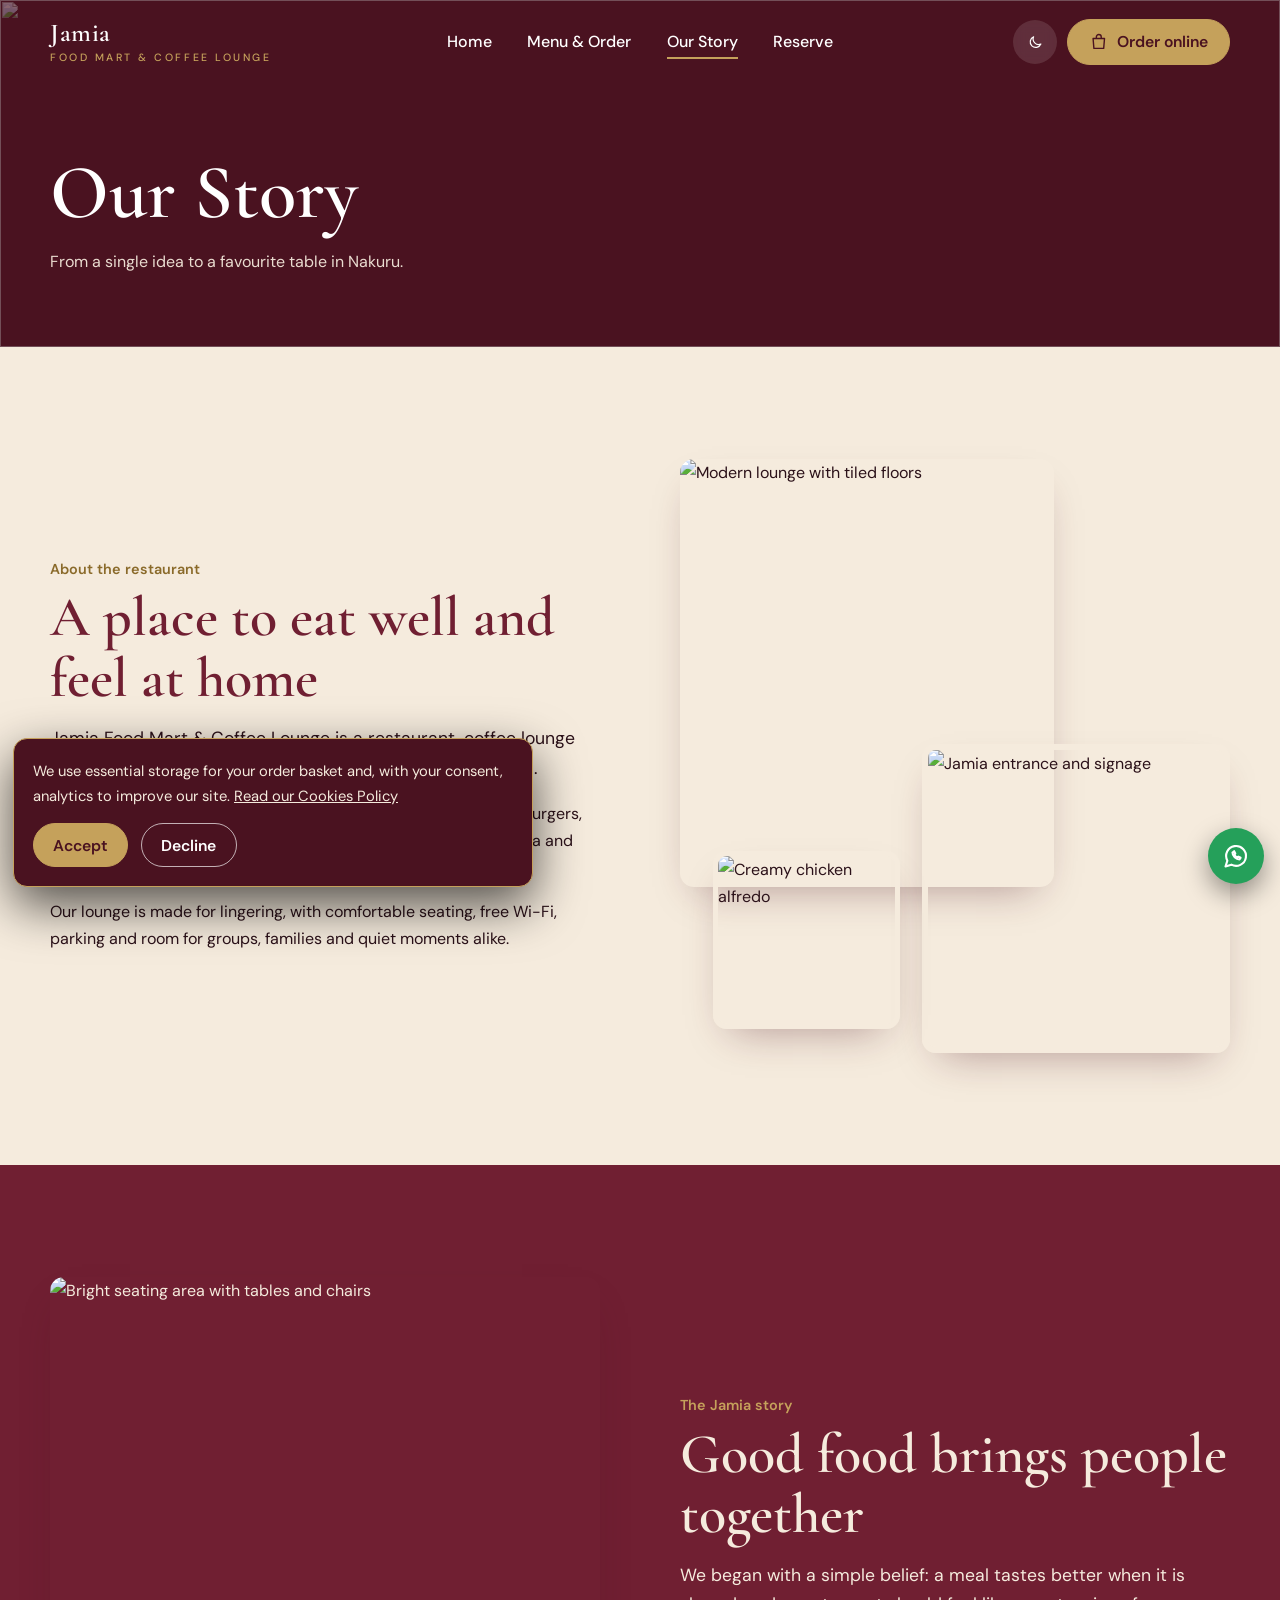
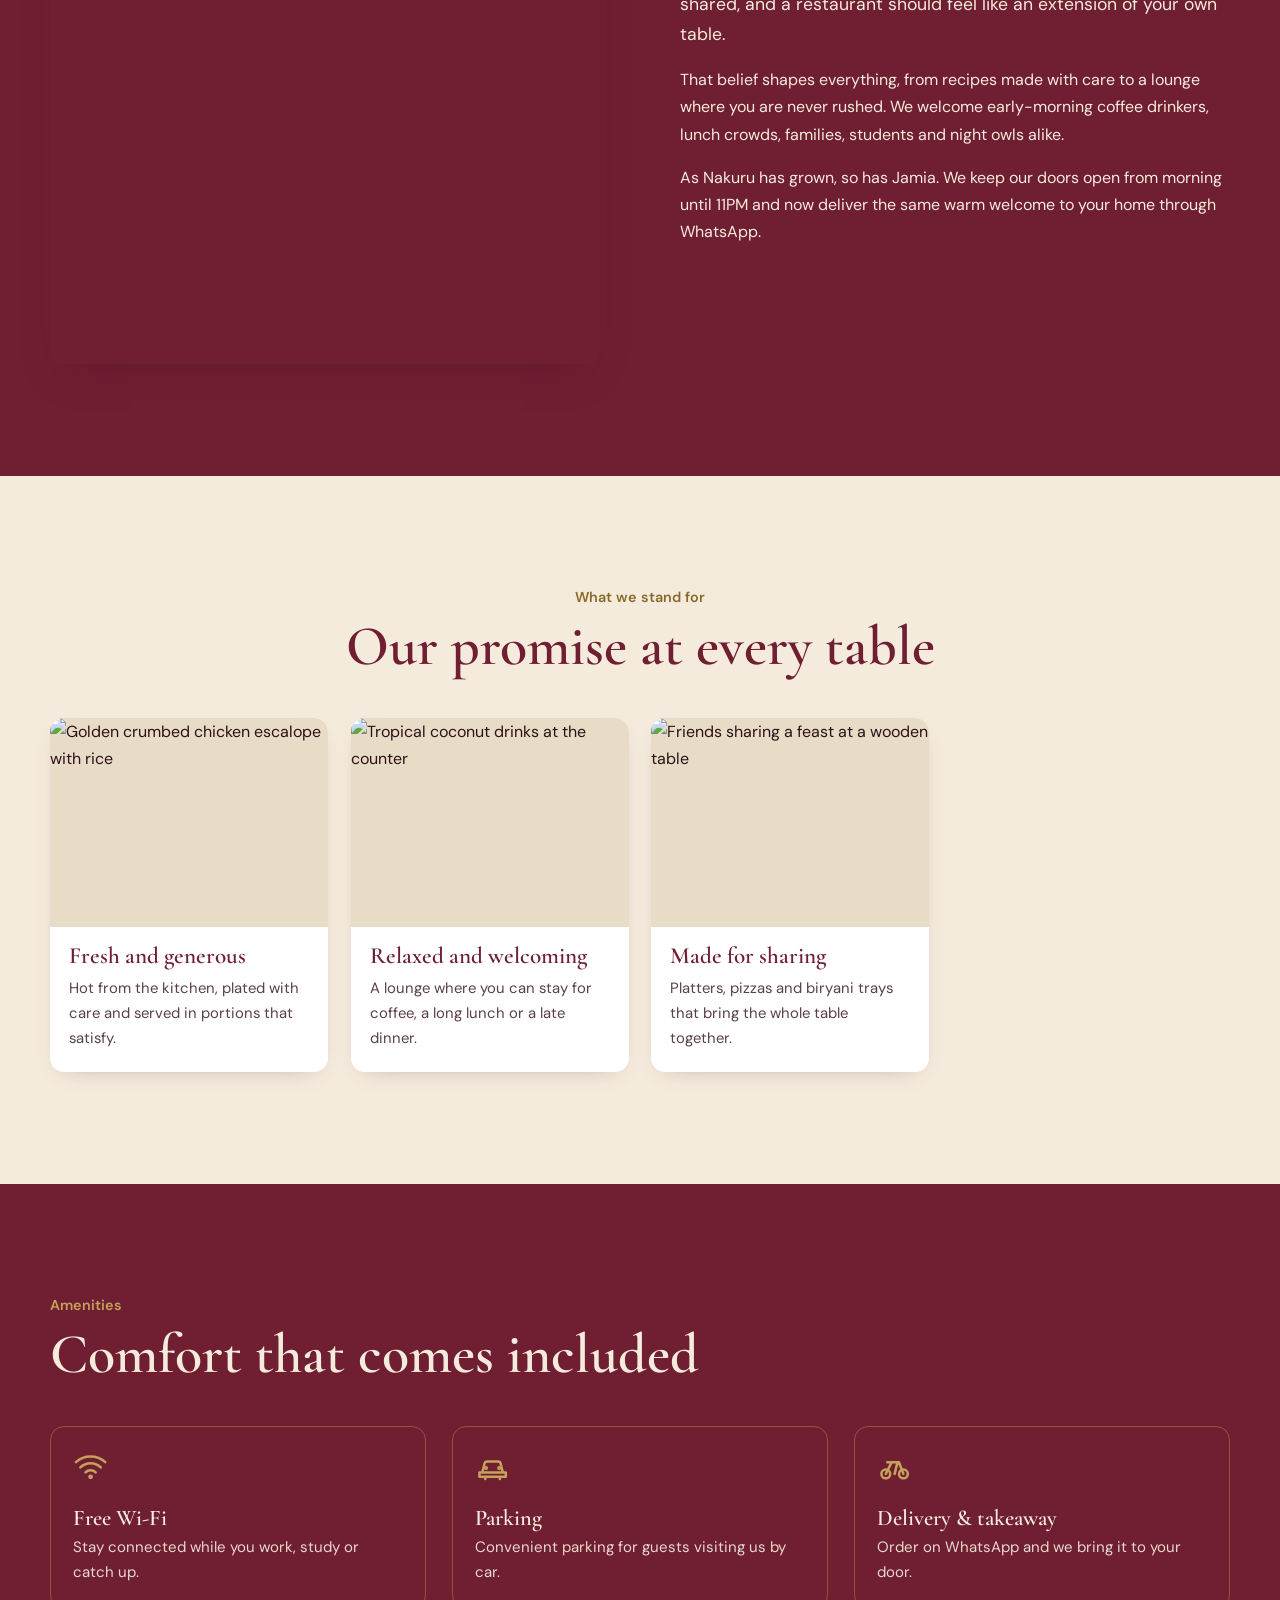
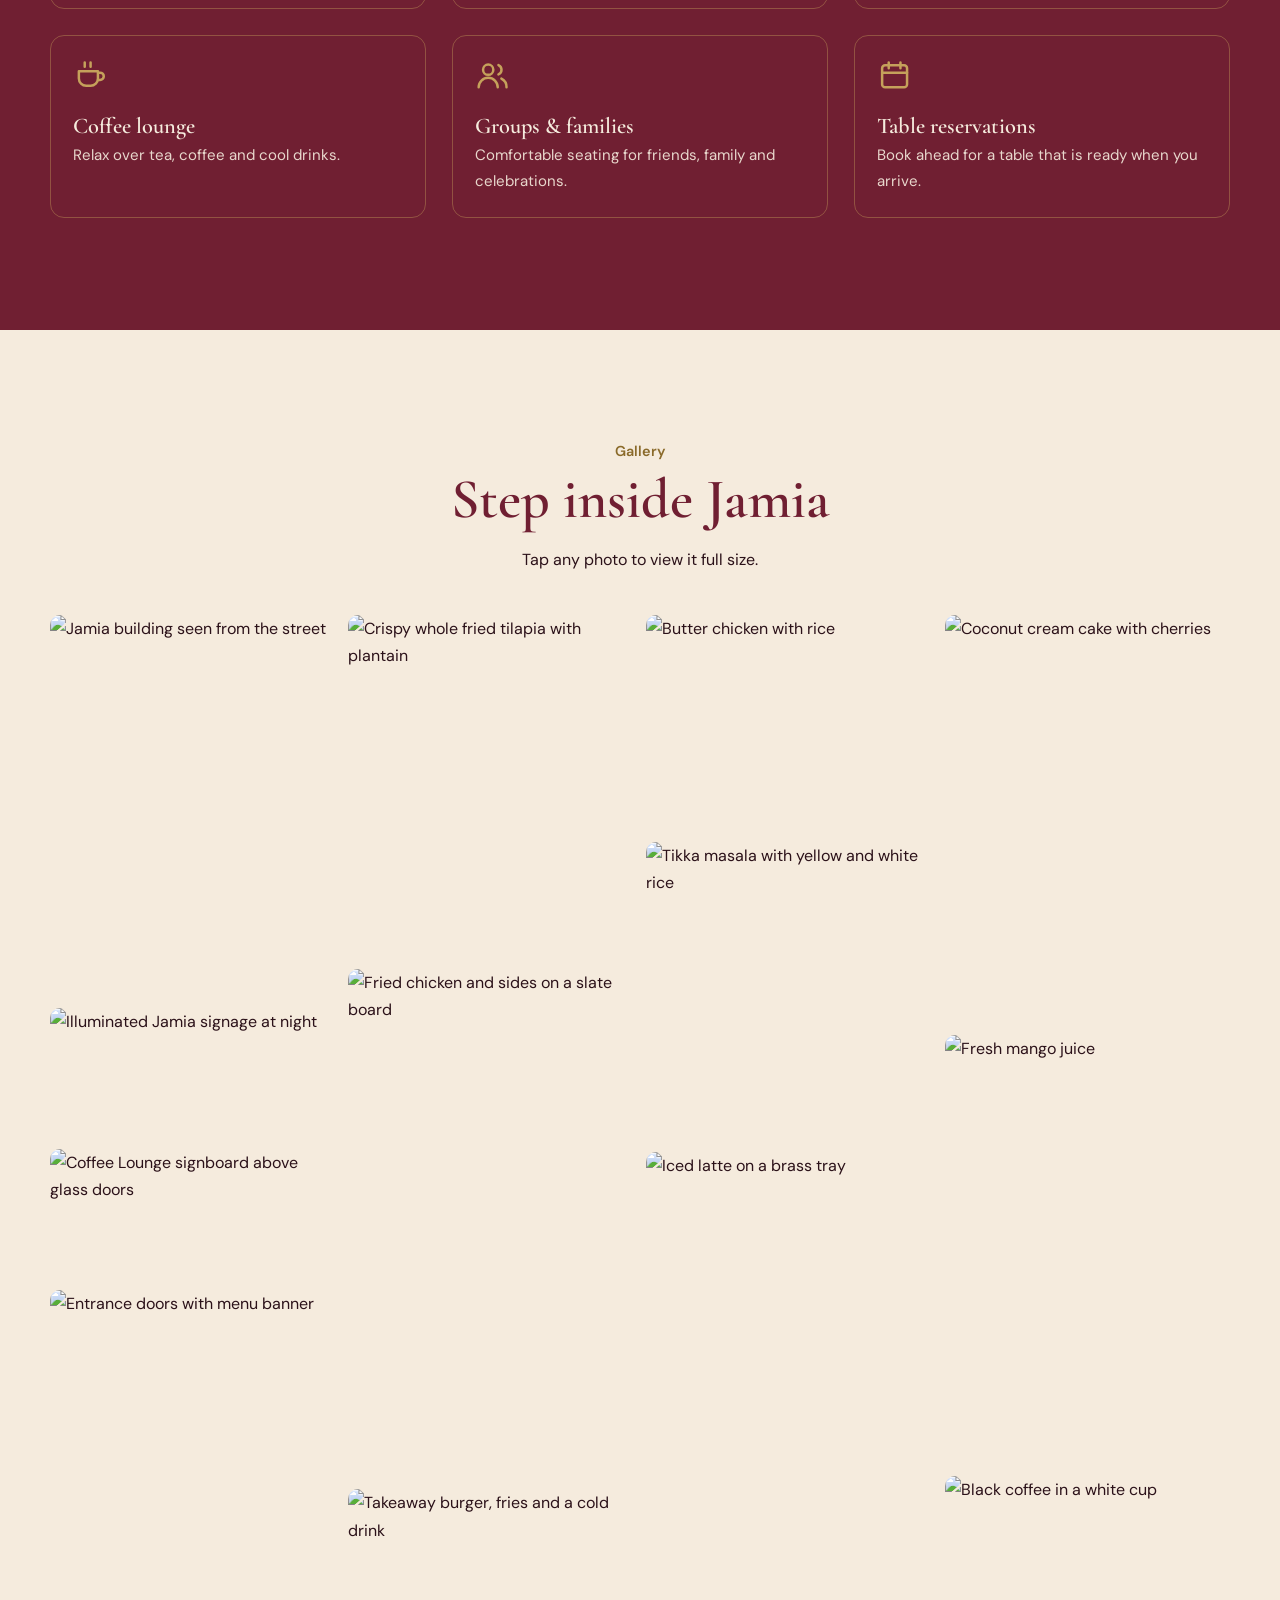
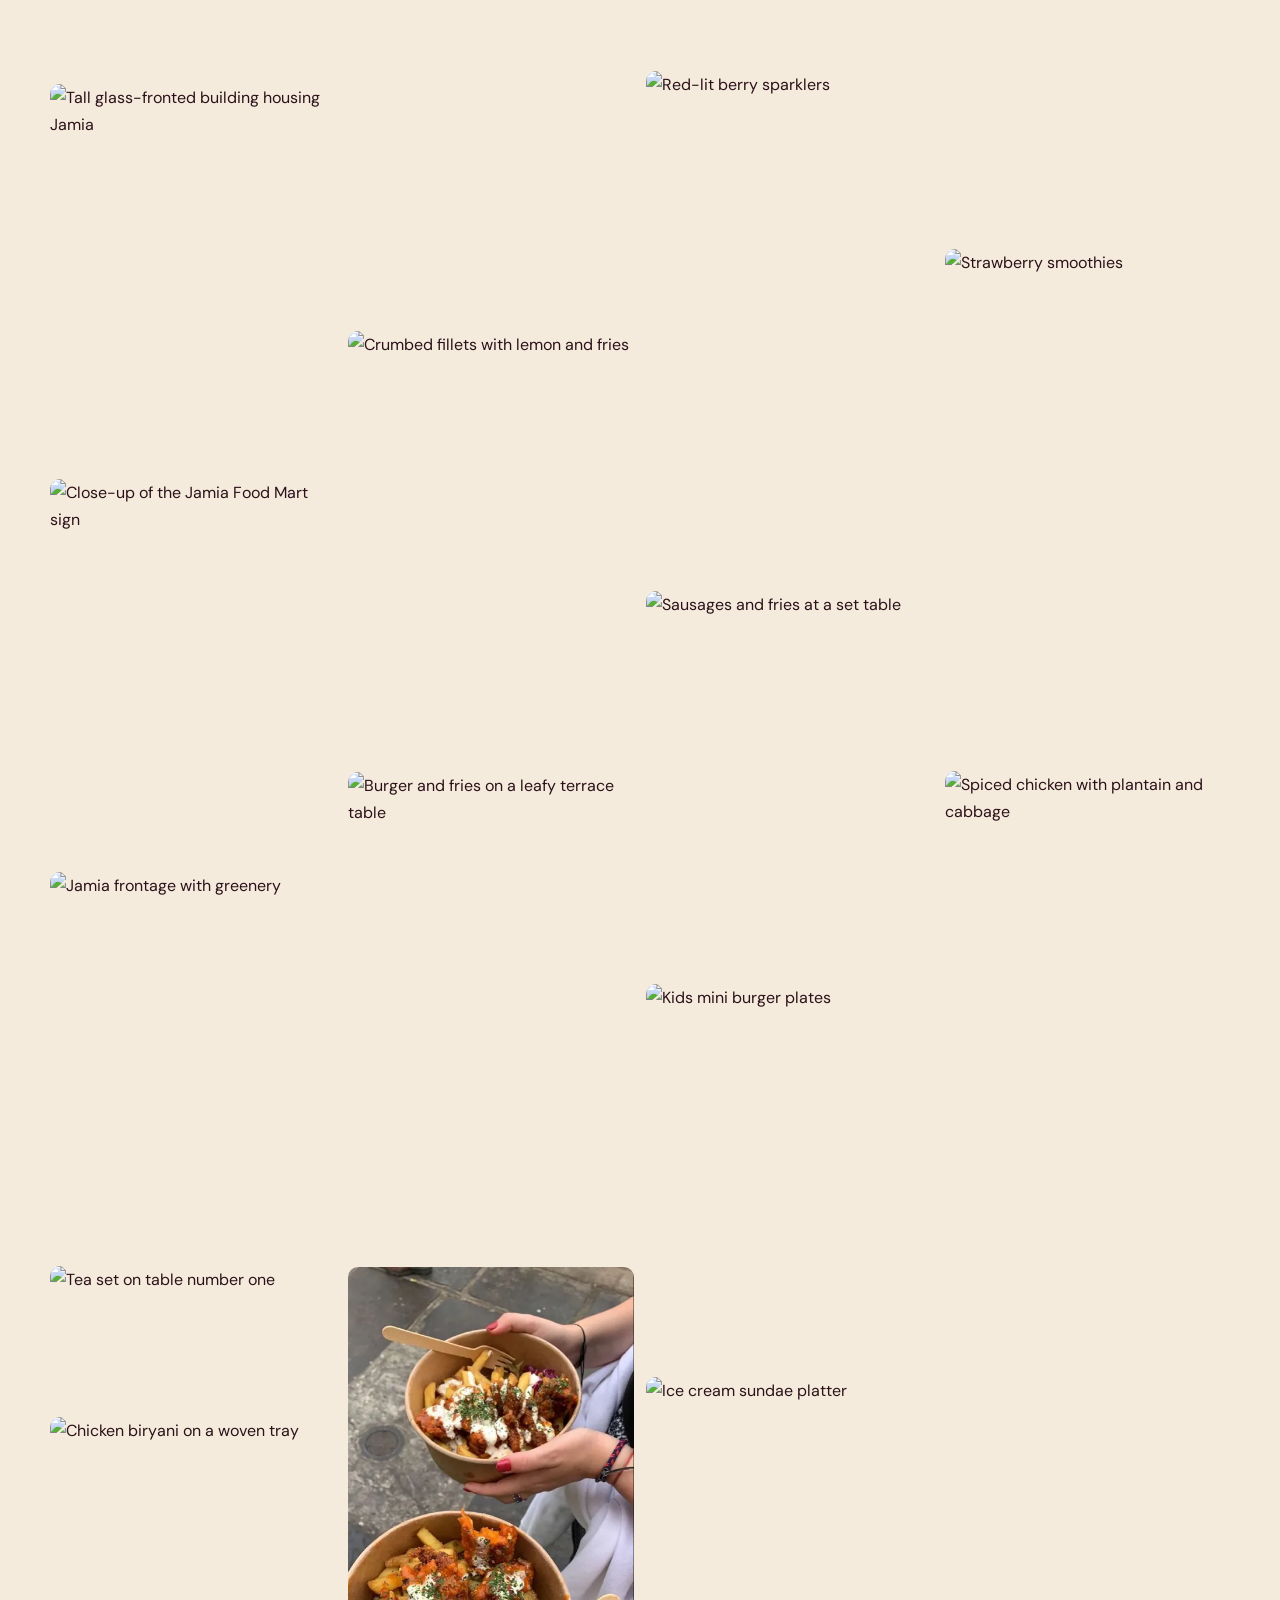
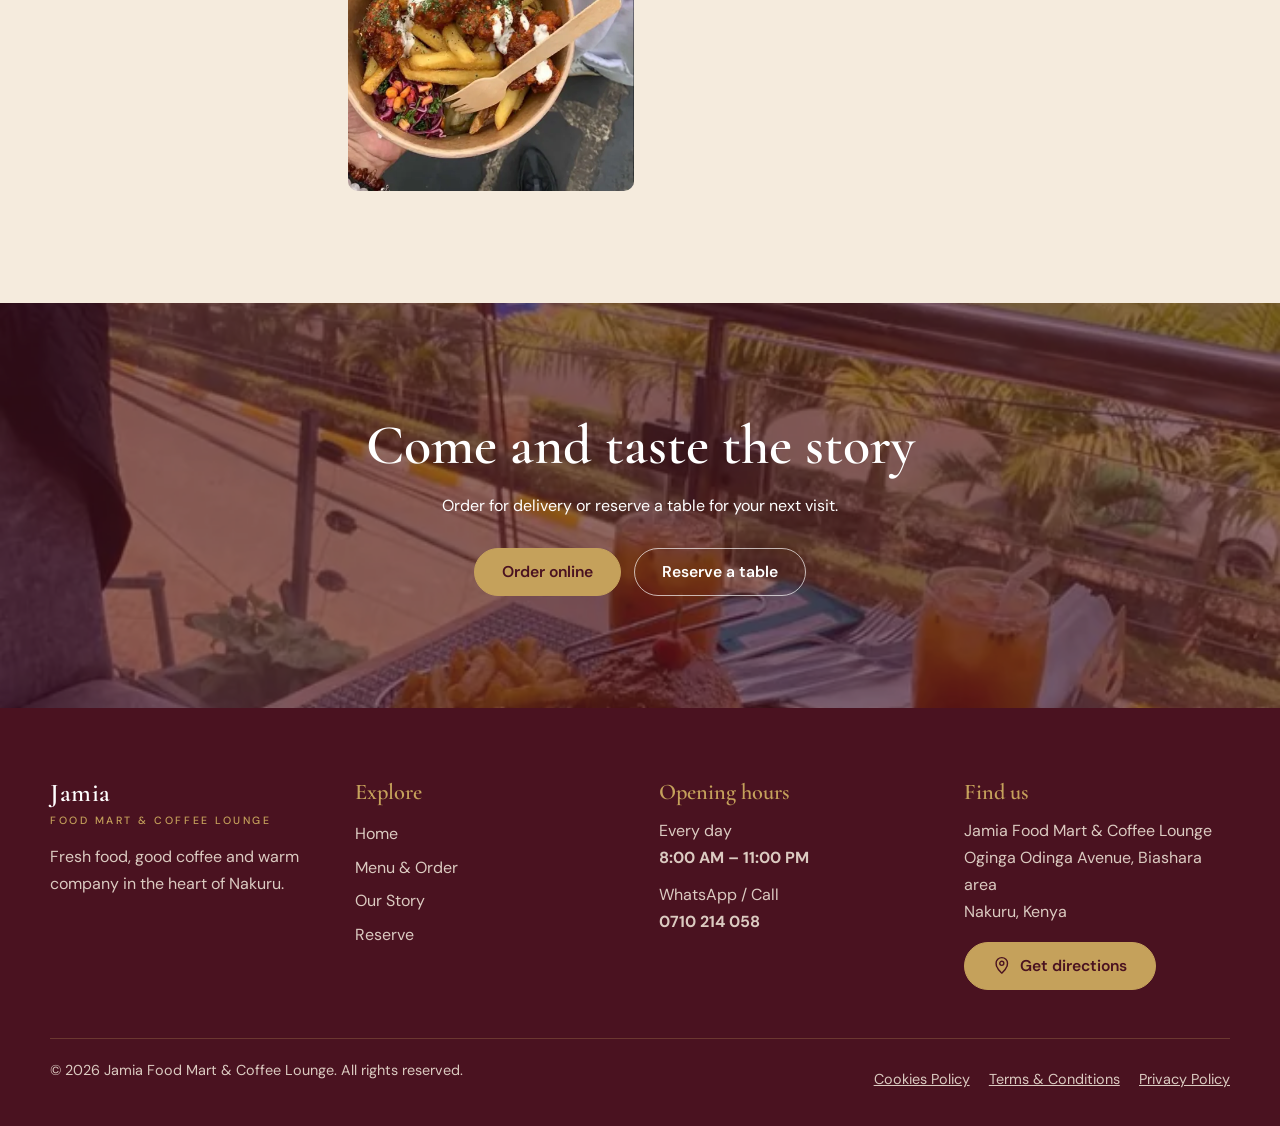
==== commit 5029c0da: "Add files via upload" ====
--- a/about.html
+++ b/about.html
@@ -4,12 +4,12 @@
 <script type="application/ld+json">{"@context":"https://schema.org","@type":"Restaurant","name":"Jamia Food Mart & Coffee Lounge","image":"https://www.example.com/images/j58.webp","telephone":"+254710214058","servesCuisine":["Burgers","Pizza","Pasta","Biryani","Coffee"],"hasMenu":"https://www.example.com/menu.html","address":{"@type":"PostalAddress","streetAddress":"Oginga Odinga Avenue, Biashara area","addressLocality":"Nakuru","addressCountry":"KE"},"openingHoursSpecification":{"@type":"OpeningHoursSpecification","dayOfWeek":["Monday","Tuesday","Wednesday","Thursday","Friday","Saturday","Sunday"],"opens":"08:00","closes":"23:00"}}</script></head><body>
 <header class="hd"><div class="wrap"><a class="logo" href="index.html">Jamia<small>FOOD MART &amp; COFFEE LOUNGE</small></a>
 <nav class="nav" id="nav" aria-label="Main"><button class="x" type="button" aria-label="Close menu">&times;</button><ul><li><a href="index.html">Home</a></li><li><a href="menu.html">Menu & Order</a></li><li><a href="about.html" aria-current="page">Our Story</a></li><li><a href="reserve.html">Reserve</a></li></ul></nav>
-<div class="hr"><button class="tg" type="button" aria-pressed="false" aria-label="Switch to evening look"><svg class="ic" viewBox="0 0 24 24" aria-hidden="true"><path d="M20 14.5A8 8 0 0 1 9.5 4a8 8 0 1 0 10.5 10.5z"/></svg></button><a class="btn" href="menu.html"><svg class="ic" viewBox="0 0 24 24" aria-hidden="true"><path d="M5 8h14l-1 12H6zM9 8V6a3 3 0 0 1 6 0v2"/></svg> Order online</a><button class="burger" type="button" aria-label="Open menu" aria-expanded="false" aria-controls="nav"><svg class="ic" viewBox="0 0 24 24" aria-hidden="true"><path d="M4 7h16M4 12h16M4 17h16"/></svg></button></div></div></header><main><section class="ph" style="padding-bottom:4.5rem"><img src="images/j58.webp" alt="" aria-hidden="true" width="1920" height="1080" fetchpriority="high"><div class="wrap"><h1>Our Story</h1><p>From a single idea to a favourite table in Nakuru.</p></div></section><section><div class="wrap split"><div class="rv"><span class="tag">About the restaurant</span><h2>A place to eat well and feel at home</h2><p class="lead">Jamia Food Mart &amp; Coffee Lounge is a restaurant, coffee lounge and food mart in Nakuru, open every day from 8AM to 11PM.</p><p>We cook the food people crave: spiced biryani and curries, juicy burgers, creamy pasta, pizza and grilled meats, with fresh juices, bubble tea and coffee to match.</p><p>Our lounge is made for lingering, with comfortable seating, free Wi-Fi, parking and room for groups, families and quiet moments alike.</p></div><div class="collage rv"><img src="images/j47.webp" alt="Modern lounge with tiled floors" width="675" height="900" class="a" loading="lazy" decoding="async" data-zoom><img src="images/j53.webp" alt="Jamia entrance and signage" width="1920" height="933" class="b" loading="lazy" decoding="async" data-zoom><img src="images/j8.webp" alt="Creamy chicken alfredo" width="674" height="900" class="c" loading="lazy" decoding="async" data-zoom></div></div></section>
-<section class="dark"><div class="wrap split flip"><div class="rv"><span class="tag">The Jamia story</span><h2>Good food brings people together</h2><p class="lead">We began with a simple belief: a meal tastes better when it is shared, and a restaurant should feel like an extension of your own table.</p><p>That belief shapes everything, from recipes made with care to a lounge where you are never rushed. We welcome early-morning coffee drinkers, lunch crowds, families, students and night owls alike.</p><p>As Nakuru has grown, so has Jamia. We keep our doors open from morning until 11PM and now deliver the same warm welcome to your home through WhatsApp.</p></div><div class="fig rv"><img src="images/j56.webp" alt="Bright seating area with tables and chairs" width="1920" height="1440" loading="lazy" decoding="async" data-zoom></div></div></section>
-<section><div class="wrap"><div class="head c rv"><span class="tag">What we stand for</span><h2>Our promise at every table</h2></div><div class="cards"><div class="card rv"><div class="im"><img src="images/j9.webp" alt="Golden crumbed chicken escalope with rice" width="675" height="900" loading="lazy" decoding="async" data-zoom></div><div class="bd"><h3>Fresh and generous</h3><p>Hot from the kitchen, plated with care and served in portions that satisfy.</p></div></div><div class="card rv"><div class="im"><img src="images/j69.webp" alt="Tropical coconut drinks at the counter" width="506" height="900" loading="lazy" decoding="async" data-zoom></div><div class="bd"><h3>Relaxed and welcoming</h3><p>A lounge where you can stay for coffee, a long lunch or a late dinner.</p></div></div><div class="card rv"><div class="im"><img src="images/j65.webp" alt="Friends sharing a feast at a wooden table" width="675" height="900" loading="lazy" decoding="async" data-zoom></div><div class="bd"><h3>Made for sharing</h3><p>Platters, pizzas and biryani trays that bring the whole table together.</p></div></div></div></div></section>
+<div class="hr"><button class="tg" type="button" aria-pressed="false" aria-label="Switch to evening look"><svg class="ic" viewBox="0 0 24 24" aria-hidden="true"><path d="M20 14.5A8 8 0 0 1 9.5 4a8 8 0 1 0 10.5 10.5z"/></svg></button><a class="btn" href="menu.html"><svg class="ic" viewBox="0 0 24 24" aria-hidden="true"><path d="M5 8h14l-1 12H6zM9 8V6a3 3 0 0 1 6 0v2"/></svg> Order online</a><button class="burger" type="button" aria-label="Open menu" aria-expanded="false" aria-controls="nav"><svg class="ic" viewBox="0 0 24 24" aria-hidden="true"><path d="M4 7h16M4 12h16M4 17h16"/></svg></button></div></div></header><main><section class="ph" style="padding-bottom:4.5rem"><img src="images/j58.webp" srcset="images/j58-s.webp 800w, images/j58-m.webp 1280w, images/j58.webp 1920w" sizes="70vw" alt="" aria-hidden="true" width="1920" height="1080" fetchpriority="high"><div class="wrap"><h1>Our Story</h1><p>From a single idea to a favourite table in Nakuru.</p></div></section><section><div class="wrap split"><div class="rv"><span class="tag">About the restaurant</span><h2>A place to eat well and feel at home</h2><p class="lead">Jamia Food Mart &amp; Coffee Lounge is a restaurant, coffee lounge and food mart in Nakuru, open every day from 8AM to 11PM.</p><p>We cook the food people crave: spiced biryani and curries, juicy burgers, creamy pasta, pizza and grilled meats, with fresh juices, bubble tea and coffee to match.</p><p>Our lounge is made for lingering, with comfortable seating, free Wi-Fi, parking and room for groups, families and quiet moments alike.</p></div><div class="collage rv"><img src="images/j47.webp" srcset="images/j47-s.webp 440w, images/j47.webp 600w" sizes="(min-width:1100px) 290px,(min-width:620px) 45vw,92vw" alt="Modern lounge with tiled floors" width="600" height="800" class="a" loading="lazy" decoding="async" data-zoom><img src="images/j53.webp" srcset="images/j53-s.webp 800w, images/j53-m.webp 1280w, images/j53.webp 1920w" sizes="(min-width:1100px) 290px,(min-width:620px) 45vw,92vw" alt="Jamia entrance and signage" width="1920" height="933" class="b" loading="lazy" decoding="async" data-zoom><img src="images/j8.webp" srcset="images/j8-s.webp 440w, images/j8.webp 599w" sizes="(min-width:1100px) 290px,(min-width:620px) 45vw,92vw" alt="Creamy chicken alfredo" width="599" height="800" class="c" loading="lazy" decoding="async" data-zoom></div></div></section>
+<section class="dark"><div class="wrap split flip"><div class="rv"><span class="tag">The Jamia story</span><h2>Good food brings people together</h2><p class="lead">We began with a simple belief: a meal tastes better when it is shared, and a restaurant should feel like an extension of your own table.</p><p>That belief shapes everything, from recipes made with care to a lounge where you are never rushed. We welcome early-morning coffee drinkers, lunch crowds, families, students and night owls alike.</p><p>As Nakuru has grown, so has Jamia. We keep our doors open from morning until 11PM and now deliver the same warm welcome to your home through WhatsApp.</p></div><div class="fig rv"><img src="images/j56.webp" srcset="images/j56-s.webp 800w, images/j56-m.webp 1280w, images/j56.webp 1920w" sizes="(min-width:1100px) 290px,(min-width:620px) 45vw,92vw" alt="Bright seating area with tables and chairs" width="1920" height="1440" loading="lazy" decoding="async" data-zoom></div></div></section>
+<section><div class="wrap"><div class="head c rv"><span class="tag">What we stand for</span><h2>Our promise at every table</h2></div><div class="cards"><div class="card rv"><div class="im"><img src="images/j9.webp" srcset="images/j9-s.webp 440w, images/j9.webp 600w" sizes="(min-width:1100px) 290px,(min-width:620px) 45vw,92vw" alt="Golden crumbed chicken escalope with rice" width="600" height="800" loading="lazy" decoding="async" data-zoom></div><div class="bd"><h3>Fresh and generous</h3><p>Hot from the kitchen, plated with care and served in portions that satisfy.</p></div></div><div class="card rv"><div class="im"><img src="images/j69.webp" srcset="images/j69-s.webp 440w, images/j69.webp 450w" sizes="(min-width:1100px) 290px,(min-width:620px) 45vw,92vw" alt="Tropical coconut drinks at the counter" width="450" height="800" loading="lazy" decoding="async" data-zoom></div><div class="bd"><h3>Relaxed and welcoming</h3><p>A lounge where you can stay for coffee, a long lunch or a late dinner.</p></div></div><div class="card rv"><div class="im"><img src="images/j65.webp" srcset="images/j65-s.webp 440w, images/j65.webp 600w" sizes="(min-width:1100px) 290px,(min-width:620px) 45vw,92vw" alt="Friends sharing a feast at a wooden table" width="600" height="800" loading="lazy" decoding="async" data-zoom></div><div class="bd"><h3>Made for sharing</h3><p>Platters, pizzas and biryani trays that bring the whole table together.</p></div></div></div></div></section>
 <section class="dark"><div class="wrap"><div class="head rv"><span class="tag">Amenities</span><h2>Comfort that comes included</h2></div><div class="feat"><div class="rv"><svg class="ic" viewBox="0 0 24 24" aria-hidden="true"><path d="M2 9a15 15 0 0 1 20 0M5 12.5a10 10 0 0 1 14 0M8.5 16a5 5 0 0 1 7 0"/><circle cx="12" cy="19" r=".8"/></svg><h3>Free Wi-Fi</h3><p>Stay connected while you work, study or catch up.</p></div><div class="rv"><svg class="ic" viewBox="0 0 24 24" aria-hidden="true"><path d="M5 16l1.5-6A2 2 0 0 1 8.4 8.5h7.2a2 2 0 0 1 1.9 1.5L19 16M3 16h18v3H3zM7 19v1.5M17 19v1.5"/><circle cx="7.5" cy="13" r=".6"/><circle cx="16.5" cy="13" r=".6"/></svg><h3>Parking</h3><p>Convenient parking for guests visiting us by car.</p></div><div class="rv"><svg class="ic" viewBox="0 0 24 24" aria-hidden="true"><circle cx="6" cy="17" r="3"/><circle cx="18" cy="17" r="3"/><path d="M6 17l4-8h5l3 8M9 9H7M14 9l-2 8"/></svg><h3>Delivery &amp; takeaway</h3><p>Order on WhatsApp and we bring it to your door.</p></div><div class="rv"><svg class="ic" viewBox="0 0 24 24" aria-hidden="true"><path d="M4 9h13v5a5 5 0 0 1-5 5H9a5 5 0 0 1-5-5zM17 10h1.5a2.5 2.5 0 0 1 0 5H17M8 3v3M12 3v3"/></svg><h3>Coffee lounge</h3><p>Relax over tea, coffee and cool drinks.</p></div><div class="rv"><svg class="ic" viewBox="0 0 24 24" aria-hidden="true"><circle cx="9" cy="8" r="3.5"/><path d="M2.5 20a6.5 6.5 0 0 1 13 0M16 4.8a3.5 3.5 0 0 1 0 6.4M18 14a6.5 6.5 0 0 1 3.5 6"/></svg><h3>Groups &amp; families</h3><p>Comfortable seating for friends, family and celebrations.</p></div><div class="rv"><svg class="ic" viewBox="0 0 24 24" aria-hidden="true"><rect x="3.5" y="5" width="17" height="15" rx="2"/><path d="M3.5 10h17M8 3v4M16 3v4"/></svg><h3>Table reservations</h3><p>Book ahead for a table that is ready when you arrive.</p></div></div></div></section>
-<section id="gallery"><div class="wrap"><div class="head c rv"><span class="tag">Gallery</span><h2>Step inside Jamia</h2><p>Tap any photo to view it full size.</p></div><div class="gal"><img src="images/j38.webp" alt="Jamia building seen from the street" width="675" height="900" class="rv" loading="lazy" decoding="async" data-zoom><img src="images/j44.webp" alt="Illuminated Jamia signage at night" width="1920" height="864" class="rv" loading="lazy" decoding="async" data-zoom><img src="images/j63.webp" alt="Coffee Lounge signboard above glass doors" width="900" height="405" class="rv" loading="lazy" decoding="async" data-zoom><img src="images/j54.webp" alt="Entrance doors with menu banner" width="675" height="900" class="rv" loading="lazy" decoding="async" data-zoom><img src="images/j59.webp" alt="Tall glass-fronted building housing Jamia" width="672" height="900" class="rv" loading="lazy" decoding="async" data-zoom><img src="images/j62.webp" alt="Close-up of the Jamia Food Mart sign" width="675" height="900" class="rv" loading="lazy" decoding="async" data-zoom><img src="images/j51.webp" alt="Jamia frontage with greenery" width="675" height="900" class="rv" loading="lazy" decoding="async" data-zoom><img src="images/j39.webp" alt="Tea set on table number one" width="900" height="437" class="rv" loading="lazy" decoding="async" data-zoom><img src="images/j33.webp" alt="Chicken biryani on a woven tray" width="640" height="640" class="rv" loading="lazy" decoding="async" data-zoom><img src="images/j14.webp" alt="Crispy whole fried tilapia with plantain" width="736" height="881" class="rv" loading="lazy" decoding="async" data-zoom><img src="images/j18.webp" alt="Fried chicken and sides on a slate board" width="506" height="900" class="rv" loading="lazy" decoding="async" data-zoom><img src="images/j64.webp" alt="Takeaway burger, fries and a cold drink" width="600" height="900" class="rv" loading="lazy" decoding="async" data-zoom><img src="images/j24.webp" alt="Crumbed fillets with lemon and fries" width="600" height="900" class="rv" loading="lazy" decoding="async" data-zoom><img src="images/j4.webp" alt="Burger and fries on a leafy terrace table" width="532" height="900" class="rv" loading="lazy" decoding="async" data-zoom><img src="images/j6.webp" alt="Loaded fries in a paper bowl" width="490" height="900" class="rv" loading="lazy" decoding="async" data-zoom><img src="images/j48.webp" alt="Butter chicken with rice" width="900" height="675" class="rv" loading="lazy" decoding="async" data-zoom><img src="images/j61.webp" alt="Tikka masala with yellow and white rice" width="864" height="900" class="rv" loading="lazy" decoding="async" data-zoom><img src="images/j70.webp" alt="Iced latte on a brass tray" width="507" height="900" class="rv" loading="lazy" decoding="async" data-zoom><img src="images/j71.webp" alt="Red-lit berry sparklers" width="506" height="900" class="rv" loading="lazy" decoding="async" data-zoom><img src="images/j43.webp" alt="Sausages and fries at a set table" width="675" height="900" class="rv" loading="lazy" decoding="async" data-zoom><img src="images/j57.webp" alt="Kids mini burger plates" width="675" height="900" class="rv" loading="lazy" decoding="async" data-zoom><img src="images/j73.webp" alt="Ice cream sundae platter" width="675" height="900" class="rv" loading="lazy" decoding="async" data-zoom><img src="images/j84.webp" alt="Coconut cream cake with cherries" width="630" height="900" class="rv" loading="lazy" decoding="async" data-zoom><img src="images/j81.webp" alt="Fresh mango juice" width="600" height="900" class="rv" loading="lazy" decoding="async" data-zoom><img src="images/j80.webp" alt="Black coffee in a white cup" width="714" height="900" class="rv" loading="lazy" decoding="async" data-zoom><img src="images/j76.webp" alt="Strawberry smoothies" width="504" height="900" class="rv" loading="lazy" decoding="async" data-zoom><img src="images/j77.webp" alt="Spiced chicken with plantain and cabbage" width="506" height="900" class="rv" loading="lazy" decoding="async" data-zoom></div></div></section>
-<section class="cta"><img src="images/j66.webp" alt="" aria-hidden="true" width="675" height="900" loading="lazy" decoding="async"><div class="wrap"><h2 class="rv">Come and taste the story</h2><p class="rv">Order for delivery or reserve a table for your next visit.</p><div class="row rv"><a class="btn" href="menu.html">Order online</a><a class="btn ghost" href="reserve.html">Reserve a table</a></div></div></section></main><footer class="ft"><div class="wrap"><div class="g"><div><a class="logo" href="index.html">Jamia<small>FOOD MART &amp; COFFEE LOUNGE</small></a><p style="margin-top:1rem">Fresh food, good coffee and warm company in the heart of Nakuru.</p></div>
+<section id="gallery"><div class="wrap"><div class="head c rv"><span class="tag">Gallery</span><h2>Step inside Jamia</h2><p>Tap any photo to view it full size.</p></div><div class="gal"><img src="images/j38.webp" srcset="images/j38-s.webp 440w, images/j38.webp 600w" sizes="(min-width:1100px) 290px,(min-width:620px) 45vw,92vw" alt="Jamia building seen from the street" width="600" height="800" class="rv" loading="lazy" decoding="async" data-zoom><img src="images/j44.webp" srcset="images/j44-s.webp 800w, images/j44-m.webp 1280w, images/j44.webp 1920w" sizes="(min-width:1100px) 290px,(min-width:620px) 45vw,92vw" alt="Illuminated Jamia signage at night" width="1920" height="864" class="rv" loading="lazy" decoding="async" data-zoom><img src="images/j63.webp" srcset="images/j63-s.webp 440w, images/j63.webp 800w" sizes="(min-width:1100px) 290px,(min-width:620px) 45vw,92vw" alt="Coffee Lounge signboard above glass doors" width="800" height="360" class="rv" loading="lazy" decoding="async" data-zoom><img src="images/j54.webp" srcset="images/j54-s.webp 440w, images/j54.webp 600w" sizes="(min-width:1100px) 290px,(min-width:620px) 45vw,92vw" alt="Entrance doors with menu banner" width="600" height="800" class="rv" loading="lazy" decoding="async" data-zoom><img src="images/j59.webp" srcset="images/j59-s.webp 440w, images/j59.webp 597w" sizes="(min-width:1100px) 290px,(min-width:620px) 45vw,92vw" alt="Tall glass-fronted building housing Jamia" width="597" height="800" class="rv" loading="lazy" decoding="async" data-zoom><img src="images/j62.webp" srcset="images/j62-s.webp 440w, images/j62.webp 600w" sizes="(min-width:1100px) 290px,(min-width:620px) 45vw,92vw" alt="Close-up of the Jamia Food Mart sign" width="600" height="800" class="rv" loading="lazy" decoding="async" data-zoom><img src="images/j51.webp" srcset="images/j51-s.webp 440w, images/j51.webp 600w" sizes="(min-width:1100px) 290px,(min-width:620px) 45vw,92vw" alt="Jamia frontage with greenery" width="600" height="800" class="rv" loading="lazy" decoding="async" data-zoom><img src="images/j39.webp" srcset="images/j39-s.webp 440w, images/j39.webp 800w" sizes="(min-width:1100px) 290px,(min-width:620px) 45vw,92vw" alt="Tea set on table number one" width="800" height="389" class="rv" loading="lazy" decoding="async" data-zoom><img src="images/j33.webp" srcset="images/j33-s.webp 440w, images/j33.webp 640w" sizes="(min-width:1100px) 290px,(min-width:620px) 45vw,92vw" alt="Chicken biryani on a woven tray" width="640" height="640" class="rv" loading="lazy" decoding="async" data-zoom><img src="images/j14.webp" srcset="images/j14-s.webp 440w, images/j14.webp 668w" sizes="(min-width:1100px) 290px,(min-width:620px) 45vw,92vw" alt="Crispy whole fried tilapia with plantain" width="668" height="800" class="rv" loading="lazy" decoding="async" data-zoom><img src="images/j18.webp" srcset="images/j18-s.webp 440w, images/j18.webp 450w" sizes="(min-width:1100px) 290px,(min-width:620px) 45vw,92vw" alt="Fried chicken and sides on a slate board" width="450" height="800" class="rv" loading="lazy" decoding="async" data-zoom><img src="images/j64.webp" srcset="images/j64-s.webp 440w, images/j64.webp 533w" sizes="(min-width:1100px) 290px,(min-width:620px) 45vw,92vw" alt="Takeaway burger, fries and a cold drink" width="533" height="800" class="rv" loading="lazy" decoding="async" data-zoom><img src="images/j24.webp" srcset="images/j24-s.webp 440w, images/j24.webp 533w" sizes="(min-width:1100px) 290px,(min-width:620px) 45vw,92vw" alt="Crumbed fillets with lemon and fries" width="533" height="800" class="rv" loading="lazy" decoding="async" data-zoom><img src="images/j4.webp" srcset="images/j4-s.webp 440w, images/j4.webp 473w" sizes="(min-width:1100px) 290px,(min-width:620px) 45vw,92vw" alt="Burger and fries on a leafy terrace table" width="473" height="800" class="rv" loading="lazy" decoding="async" data-zoom><img src="images/j6.webp" alt="Loaded fries in a paper bowl" width="435" height="800" class="rv" loading="lazy" decoding="async" data-zoom><img src="images/j48.webp" srcset="images/j48-s.webp 440w, images/j48.webp 800w" sizes="(min-width:1100px) 290px,(min-width:620px) 45vw,92vw" alt="Butter chicken with rice" width="800" height="600" class="rv" loading="lazy" decoding="async" data-zoom><img src="images/j61.webp" srcset="images/j61-s.webp 440w, images/j61.webp 768w" sizes="(min-width:1100px) 290px,(min-width:620px) 45vw,92vw" alt="Tikka masala with yellow and white rice" width="768" height="800" class="rv" loading="lazy" decoding="async" data-zoom><img src="images/j70.webp" srcset="images/j70-s.webp 440w, images/j70.webp 451w" sizes="(min-width:1100px) 290px,(min-width:620px) 45vw,92vw" alt="Iced latte on a brass tray" width="451" height="800" class="rv" loading="lazy" decoding="async" data-zoom><img src="images/j71.webp" srcset="images/j71-s.webp 440w, images/j71.webp 450w" sizes="(min-width:1100px) 290px,(min-width:620px) 45vw,92vw" alt="Red-lit berry sparklers" width="450" height="800" class="rv" loading="lazy" decoding="async" data-zoom><img src="images/j43.webp" srcset="images/j43-s.webp 440w, images/j43.webp 600w" sizes="(min-width:1100px) 290px,(min-width:620px) 45vw,92vw" alt="Sausages and fries at a set table" width="600" height="800" class="rv" loading="lazy" decoding="async" data-zoom><img src="images/j57.webp" srcset="images/j57-s.webp 440w, images/j57.webp 600w" sizes="(min-width:1100px) 290px,(min-width:620px) 45vw,92vw" alt="Kids mini burger plates" width="600" height="800" class="rv" loading="lazy" decoding="async" data-zoom><img src="images/j73.webp" srcset="images/j73-s.webp 440w, images/j73.webp 600w" sizes="(min-width:1100px) 290px,(min-width:620px) 45vw,92vw" alt="Ice cream sundae platter" width="600" height="800" class="rv" loading="lazy" decoding="async" data-zoom><img src="images/j84.webp" srcset="images/j84-s.webp 440w, images/j84.webp 560w" sizes="(min-width:1100px) 290px,(min-width:620px) 45vw,92vw" alt="Coconut cream cake with cherries" width="560" height="800" class="rv" loading="lazy" decoding="async" data-zoom><img src="images/j81.webp" srcset="images/j81-s.webp 440w, images/j81.webp 533w" sizes="(min-width:1100px) 290px,(min-width:620px) 45vw,92vw" alt="Fresh mango juice" width="533" height="800" class="rv" loading="lazy" decoding="async" data-zoom><img src="images/j80.webp" srcset="images/j80-s.webp 440w, images/j80.webp 635w" sizes="(min-width:1100px) 290px,(min-width:620px) 45vw,92vw" alt="Black coffee in a white cup" width="635" height="800" class="rv" loading="lazy" decoding="async" data-zoom><img src="images/j76.webp" srcset="images/j76-s.webp 440w, images/j76.webp 448w" sizes="(min-width:1100px) 290px,(min-width:620px) 45vw,92vw" alt="Strawberry smoothies" width="448" height="800" class="rv" loading="lazy" decoding="async" data-zoom><img src="images/j77.webp" srcset="images/j77-s.webp 440w, images/j77.webp 450w" sizes="(min-width:1100px) 290px,(min-width:620px) 45vw,92vw" alt="Spiced chicken with plantain and cabbage" width="450" height="800" class="rv" loading="lazy" decoding="async" data-zoom></div></div></section>
+<section class="cta"><img src="images/j66.webp" srcset="images/j66-s.webp 440w, images/j66.webp 600w" sizes="70vw" alt="" aria-hidden="true" width="600" height="800" loading="lazy" decoding="async"><div class="wrap"><h2 class="rv">Come and taste the story</h2><p class="rv">Order for delivery or reserve a table for your next visit.</p><div class="row rv"><a class="btn" href="menu.html">Order online</a><a class="btn ghost" href="reserve.html">Reserve a table</a></div></div></section></main><footer class="ft"><div class="wrap"><div class="g"><div><a class="logo" href="index.html">Jamia<small>FOOD MART &amp; COFFEE LOUNGE</small></a><p style="margin-top:1rem">Fresh food, good coffee and warm company in the heart of Nakuru.</p></div>
 <div><h3>Explore</h3><ul><li><a href="index.html">Home</a></li><li><a href="menu.html">Menu & Order</a></li><li><a href="about.html">Our Story</a></li><li><a href="reserve.html">Reserve</a></li></ul></div><div><h3>Opening hours</h3><p>Every day<br><b>8:00 AM – 11:00 PM</b></p><p style="margin-top:.6rem">WhatsApp / Call<br><a href="https://wa.me/254710214058"><b>0710 214 058</b></a></p></div>
 <div><h3>Find us</h3><p>Jamia Food Mart &amp; Coffee Lounge<br>Oginga Odinga Avenue, Biashara area<br>Nakuru, Kenya</p><p style="margin-top:1rem"><a class="btn" href="https://www.google.com/maps/dir/?api=1&destination=Jamia+Food+Mart+and+Coffee+Lounge+Nakuru" target="_blank" rel="noopener"><svg class="ic" viewBox="0 0 24 24" aria-hidden="true"><path d="M12 21s7-6.2 7-12a7 7 0 0 0-14 0c0 5.8 7 12 7 12z"/><circle cx="12" cy="9" r="2.5"/></svg> Get directions</a></p></div></div>
 <div class="b"><span>&copy; 2026 Jamia Food Mart &amp; Coffee Lounge. All rights reserved.</span><div><button class="lk" data-modal="m-cookies">Cookies Policy</button><button class="lk" data-modal="m-terms">Terms &amp; Conditions</button><button class="lk" data-modal="m-privacy">Privacy Policy</button></div></div></div></footer>
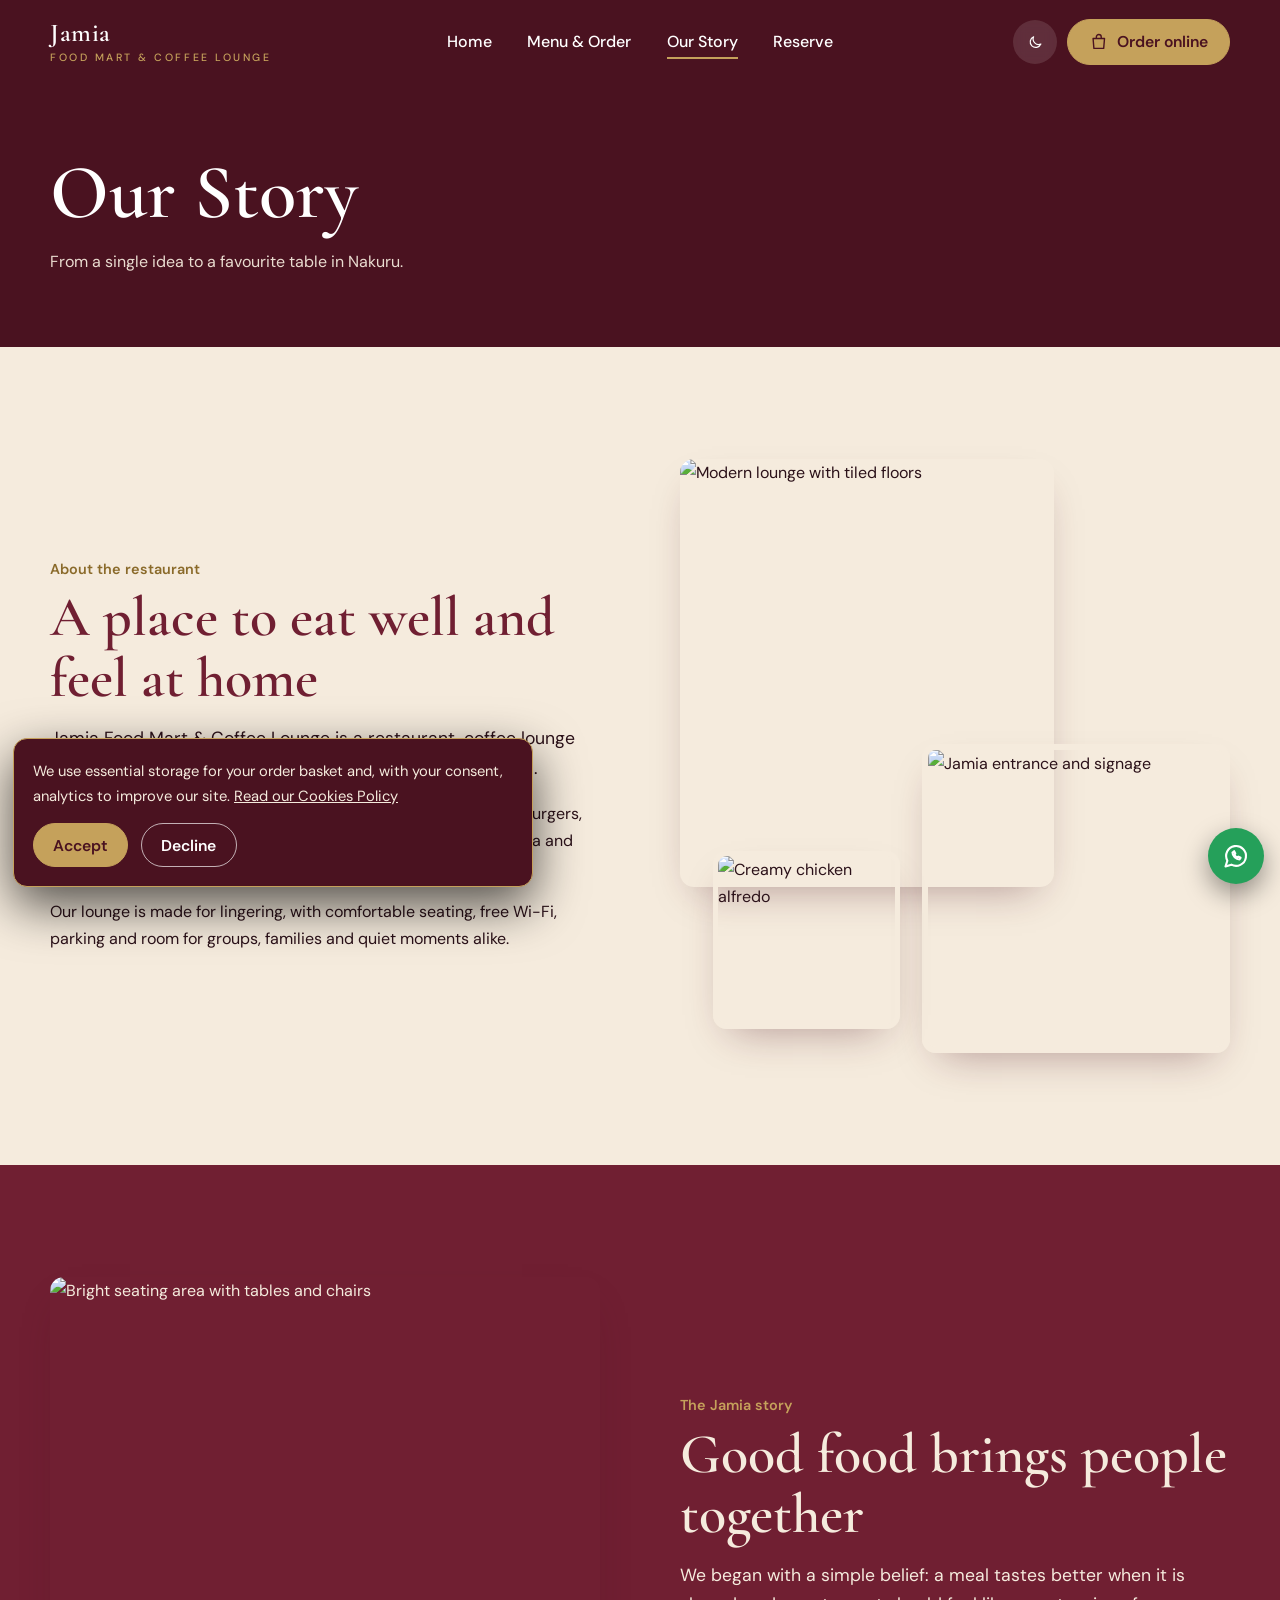
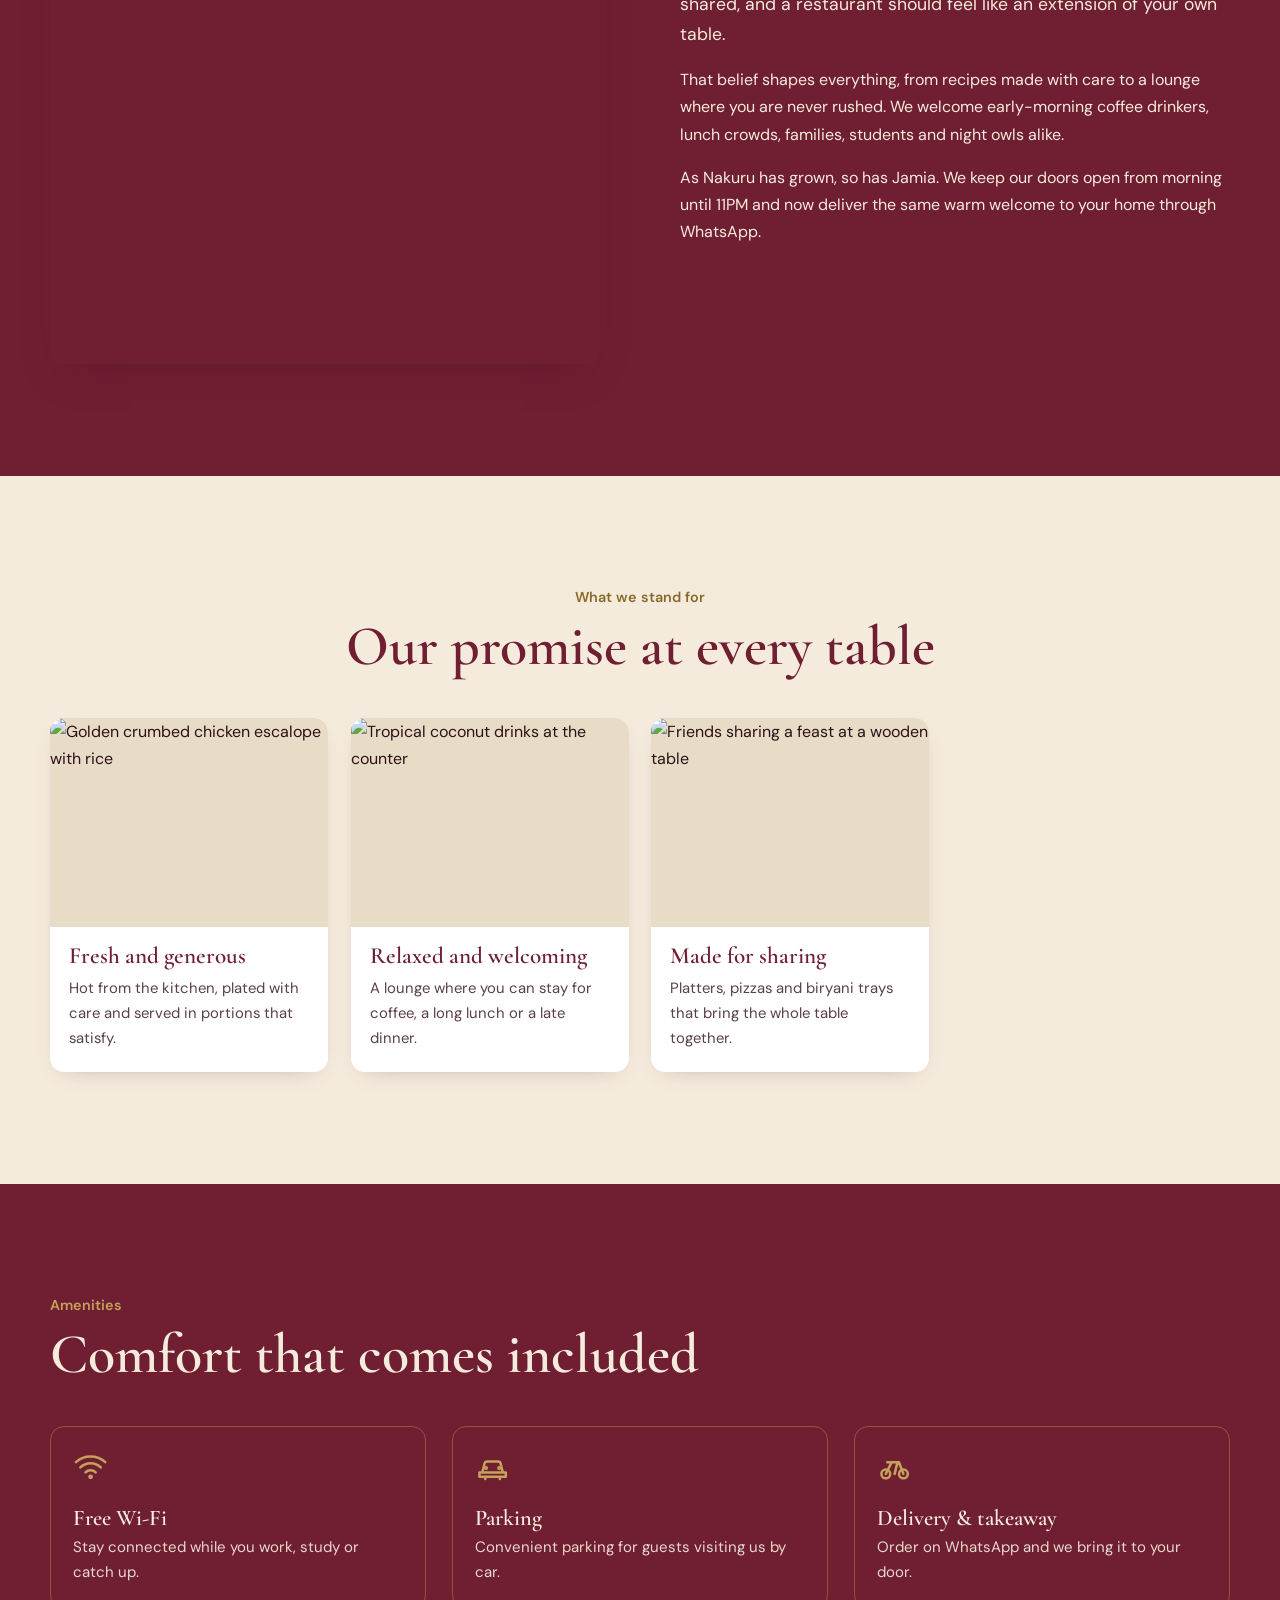
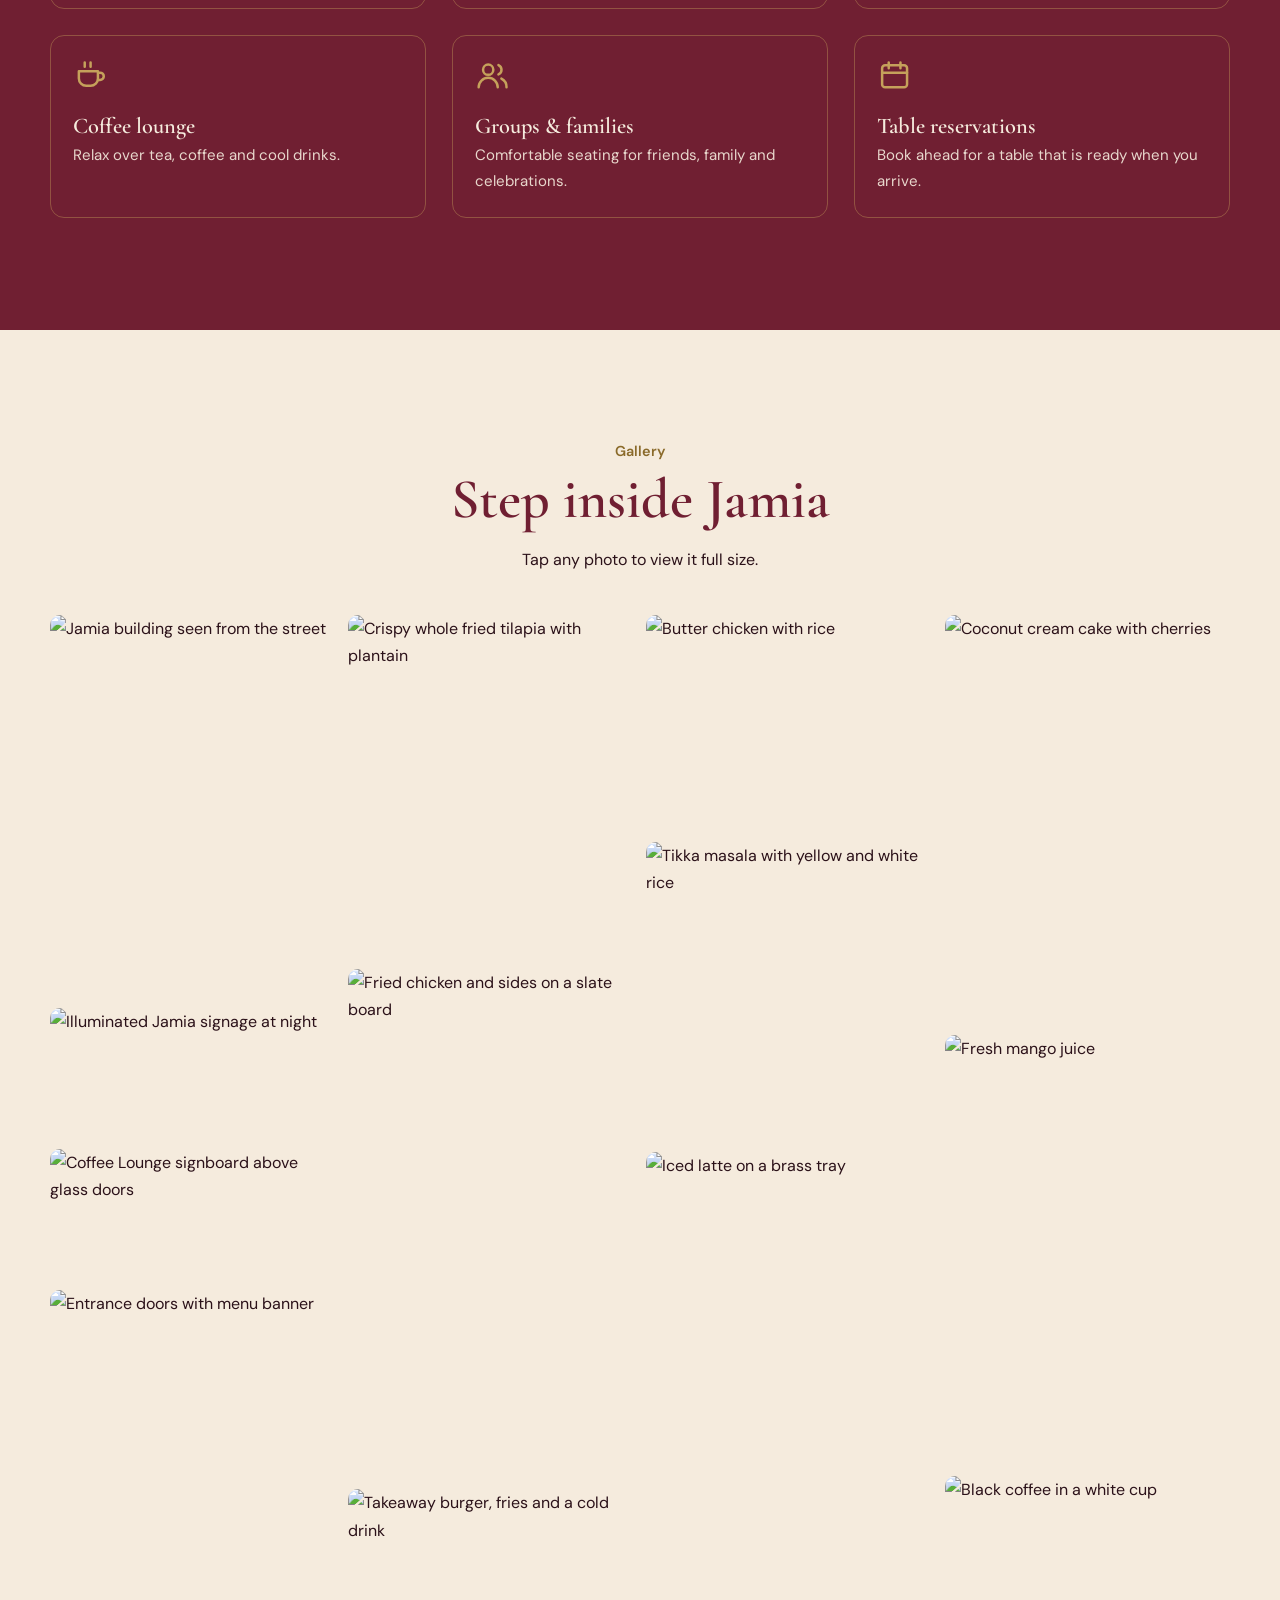
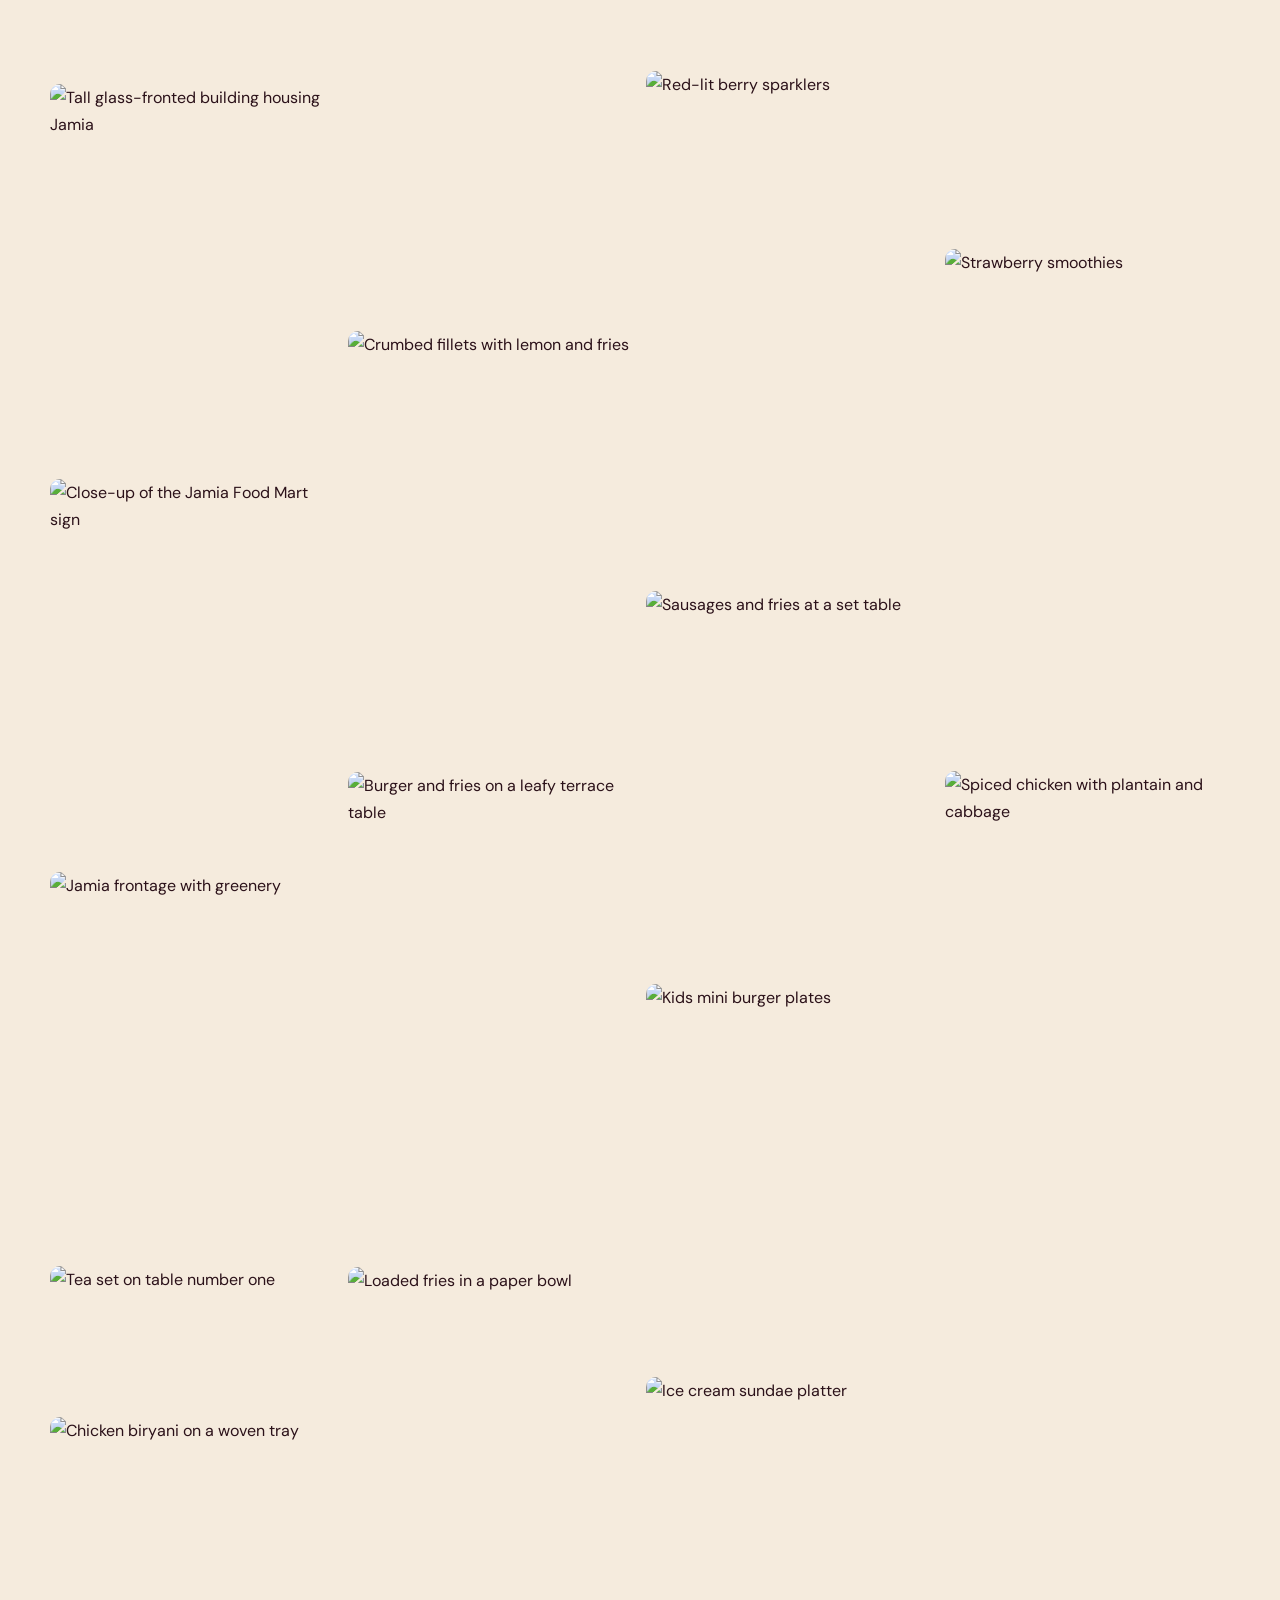
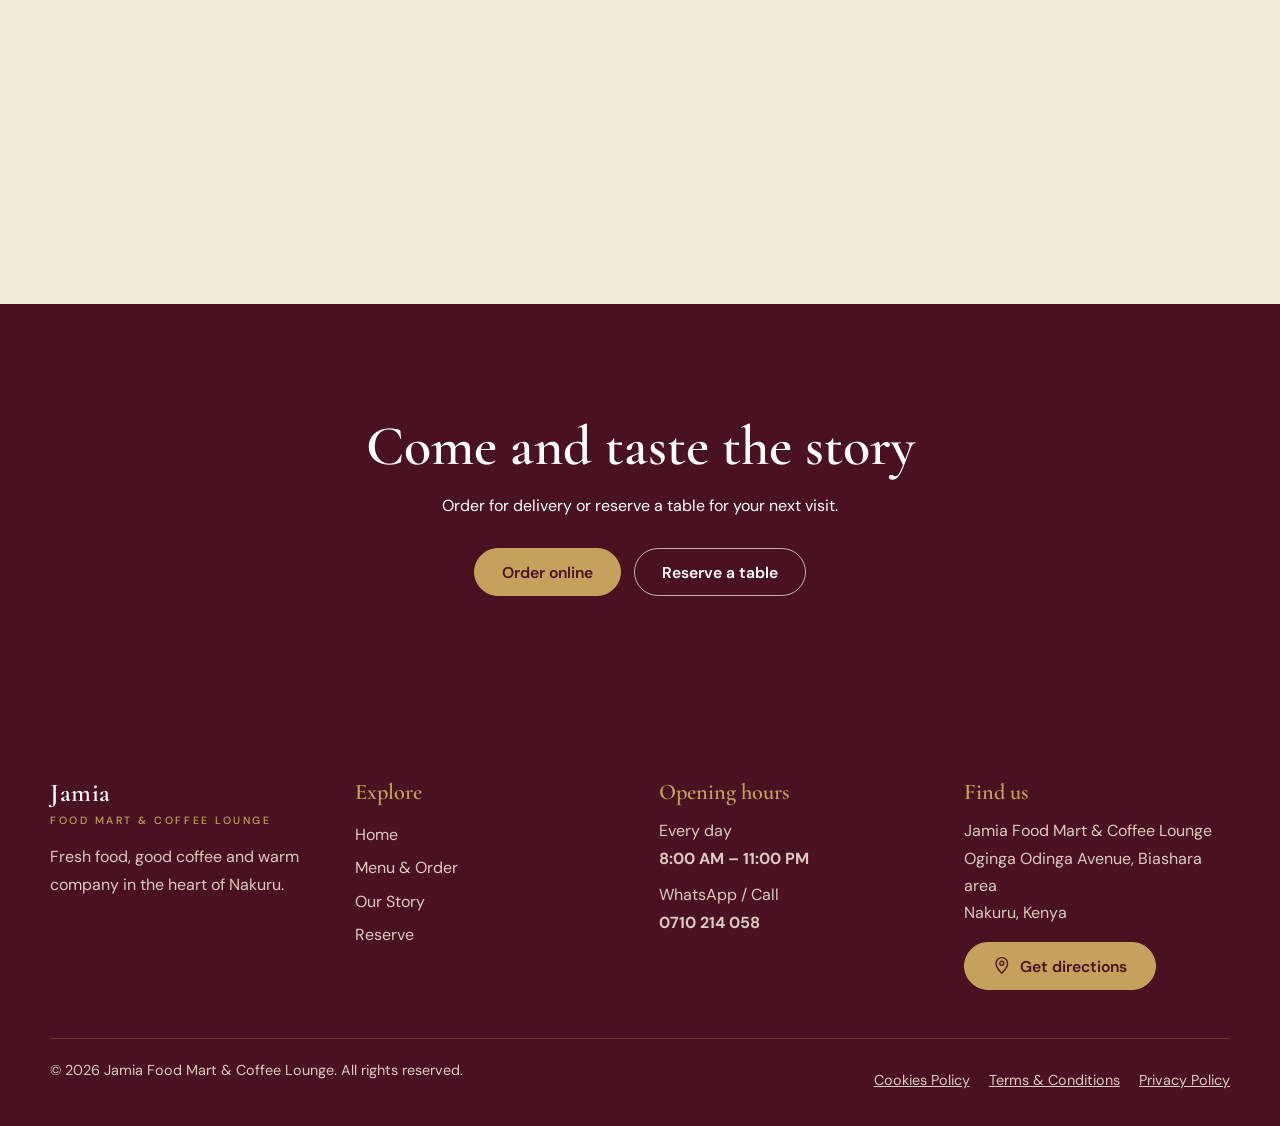
==== commit 63db2664: "Add files via upload" ====
--- a/about.html
+++ b/about.html
@@ -1,15 +1,15 @@
 <!DOCTYPE html><html lang="en"><head><meta charset="utf-8"><meta name="viewport" content="width=device-width,initial-scale=1"><title>Our Story & Gallery | Jamia Food Mart & Coffee Lounge Nakuru</title><meta name="description" content="Learn the story behind Jamia Food Mart & Coffee Lounge in Nakuru, explore our amenities including free Wi-Fi and parking, and browse photos of our restaurant and dishes.">
-<link rel="canonical" href="https://www.example.com/about.html"><meta name="theme-color" content="#701F32"><meta property="og:type" content="restaurant"><meta property="og:title" content="Our Story & Gallery | Jamia Food Mart & Coffee Lounge Nakuru"><meta property="og:description" content="Learn the story behind Jamia Food Mart & Coffee Lounge in Nakuru, explore our amenities including free Wi-Fi and parking, and browse photos of our restaurant and dishes."><meta property="og:image" content="https://www.example.com/images/j58.webp"><meta property="og:url" content="https://www.example.com/about.html"><meta name="twitter:card" content="summary_large_image">
+<link rel="canonical" href="https://www.example.com/about.html"><meta name="theme-color" content="#701F32"><meta property="og:type" content="restaurant"><meta property="og:title" content="Our Story & Gallery | Jamia Food Mart & Coffee Lounge Nakuru"><meta property="og:description" content="Learn the story behind Jamia Food Mart & Coffee Lounge in Nakuru, explore our amenities including free Wi-Fi and parking, and browse photos of our restaurant and dishes."><meta property="og:image" content="https://www.example.com/images/set2/j58.webp"><meta property="og:url" content="https://www.example.com/about.html"><meta name="twitter:card" content="summary_large_image">
 <link rel="preload" href="fonts/cormorant-garamond-latin-600-normal.woff2" as="font" type="font/woff2" crossorigin><link rel="preload" href="fonts/dm-sans-latin-400-normal.woff2" as="font" type="font/woff2" crossorigin><link rel="stylesheet" href="css/style.css"><script>try{if(JSON.parse(localStorage.getItem('jm-th'))==='evening')document.documentElement.dataset.theme='evening'}catch(e){}</script>
-<script type="application/ld+json">{"@context":"https://schema.org","@type":"Restaurant","name":"Jamia Food Mart & Coffee Lounge","image":"https://www.example.com/images/j58.webp","telephone":"+254710214058","servesCuisine":["Burgers","Pizza","Pasta","Biryani","Coffee"],"hasMenu":"https://www.example.com/menu.html","address":{"@type":"PostalAddress","streetAddress":"Oginga Odinga Avenue, Biashara area","addressLocality":"Nakuru","addressCountry":"KE"},"openingHoursSpecification":{"@type":"OpeningHoursSpecification","dayOfWeek":["Monday","Tuesday","Wednesday","Thursday","Friday","Saturday","Sunday"],"opens":"08:00","closes":"23:00"}}</script></head><body>
+<script type="application/ld+json">{"@context":"https://schema.org","@type":"Restaurant","name":"Jamia Food Mart & Coffee Lounge","image":"https://www.example.com/images/set2/j58.webp","telephone":"+254710214058","servesCuisine":["Burgers","Pizza","Pasta","Biryani","Coffee"],"hasMenu":"https://www.example.com/menu.html","address":{"@type":"PostalAddress","streetAddress":"Oginga Odinga Avenue, Biashara area","addressLocality":"Nakuru","addressCountry":"KE"},"openingHoursSpecification":{"@type":"OpeningHoursSpecification","dayOfWeek":["Monday","Tuesday","Wednesday","Thursday","Friday","Saturday","Sunday"],"opens":"08:00","closes":"23:00"}}</script></head><body>
 <header class="hd"><div class="wrap"><a class="logo" href="index.html">Jamia<small>FOOD MART &amp; COFFEE LOUNGE</small></a>
 <nav class="nav" id="nav" aria-label="Main"><button class="x" type="button" aria-label="Close menu">&times;</button><ul><li><a href="index.html">Home</a></li><li><a href="menu.html">Menu & Order</a></li><li><a href="about.html" aria-current="page">Our Story</a></li><li><a href="reserve.html">Reserve</a></li></ul></nav>
-<div class="hr"><button class="tg" type="button" aria-pressed="false" aria-label="Switch to evening look"><svg class="ic" viewBox="0 0 24 24" aria-hidden="true"><path d="M20 14.5A8 8 0 0 1 9.5 4a8 8 0 1 0 10.5 10.5z"/></svg></button><a class="btn" href="menu.html"><svg class="ic" viewBox="0 0 24 24" aria-hidden="true"><path d="M5 8h14l-1 12H6zM9 8V6a3 3 0 0 1 6 0v2"/></svg> Order online</a><button class="burger" type="button" aria-label="Open menu" aria-expanded="false" aria-controls="nav"><svg class="ic" viewBox="0 0 24 24" aria-hidden="true"><path d="M4 7h16M4 12h16M4 17h16"/></svg></button></div></div></header><main><section class="ph" style="padding-bottom:4.5rem"><img src="images/j58.webp" srcset="images/j58-s.webp 800w, images/j58-m.webp 1280w, images/j58.webp 1920w" sizes="70vw" alt="" aria-hidden="true" width="1920" height="1080" fetchpriority="high"><div class="wrap"><h1>Our Story</h1><p>From a single idea to a favourite table in Nakuru.</p></div></section><section><div class="wrap split"><div class="rv"><span class="tag">About the restaurant</span><h2>A place to eat well and feel at home</h2><p class="lead">Jamia Food Mart &amp; Coffee Lounge is a restaurant, coffee lounge and food mart in Nakuru, open every day from 8AM to 11PM.</p><p>We cook the food people crave: spiced biryani and curries, juicy burgers, creamy pasta, pizza and grilled meats, with fresh juices, bubble tea and coffee to match.</p><p>Our lounge is made for lingering, with comfortable seating, free Wi-Fi, parking and room for groups, families and quiet moments alike.</p></div><div class="collage rv"><img src="images/j47.webp" srcset="images/j47-s.webp 440w, images/j47.webp 600w" sizes="(min-width:1100px) 290px,(min-width:620px) 45vw,92vw" alt="Modern lounge with tiled floors" width="600" height="800" class="a" loading="lazy" decoding="async" data-zoom><img src="images/j53.webp" srcset="images/j53-s.webp 800w, images/j53-m.webp 1280w, images/j53.webp 1920w" sizes="(min-width:1100px) 290px,(min-width:620px) 45vw,92vw" alt="Jamia entrance and signage" width="1920" height="933" class="b" loading="lazy" decoding="async" data-zoom><img src="images/j8.webp" srcset="images/j8-s.webp 440w, images/j8.webp 599w" sizes="(min-width:1100px) 290px,(min-width:620px) 45vw,92vw" alt="Creamy chicken alfredo" width="599" height="800" class="c" loading="lazy" decoding="async" data-zoom></div></div></section>
-<section class="dark"><div class="wrap split flip"><div class="rv"><span class="tag">The Jamia story</span><h2>Good food brings people together</h2><p class="lead">We began with a simple belief: a meal tastes better when it is shared, and a restaurant should feel like an extension of your own table.</p><p>That belief shapes everything, from recipes made with care to a lounge where you are never rushed. We welcome early-morning coffee drinkers, lunch crowds, families, students and night owls alike.</p><p>As Nakuru has grown, so has Jamia. We keep our doors open from morning until 11PM and now deliver the same warm welcome to your home through WhatsApp.</p></div><div class="fig rv"><img src="images/j56.webp" srcset="images/j56-s.webp 800w, images/j56-m.webp 1280w, images/j56.webp 1920w" sizes="(min-width:1100px) 290px,(min-width:620px) 45vw,92vw" alt="Bright seating area with tables and chairs" width="1920" height="1440" loading="lazy" decoding="async" data-zoom></div></div></section>
-<section><div class="wrap"><div class="head c rv"><span class="tag">What we stand for</span><h2>Our promise at every table</h2></div><div class="cards"><div class="card rv"><div class="im"><img src="images/j9.webp" srcset="images/j9-s.webp 440w, images/j9.webp 600w" sizes="(min-width:1100px) 290px,(min-width:620px) 45vw,92vw" alt="Golden crumbed chicken escalope with rice" width="600" height="800" loading="lazy" decoding="async" data-zoom></div><div class="bd"><h3>Fresh and generous</h3><p>Hot from the kitchen, plated with care and served in portions that satisfy.</p></div></div><div class="card rv"><div class="im"><img src="images/j69.webp" srcset="images/j69-s.webp 440w, images/j69.webp 450w" sizes="(min-width:1100px) 290px,(min-width:620px) 45vw,92vw" alt="Tropical coconut drinks at the counter" width="450" height="800" loading="lazy" decoding="async" data-zoom></div><div class="bd"><h3>Relaxed and welcoming</h3><p>A lounge where you can stay for coffee, a long lunch or a late dinner.</p></div></div><div class="card rv"><div class="im"><img src="images/j65.webp" srcset="images/j65-s.webp 440w, images/j65.webp 600w" sizes="(min-width:1100px) 290px,(min-width:620px) 45vw,92vw" alt="Friends sharing a feast at a wooden table" width="600" height="800" loading="lazy" decoding="async" data-zoom></div><div class="bd"><h3>Made for sharing</h3><p>Platters, pizzas and biryani trays that bring the whole table together.</p></div></div></div></div></section>
+<div class="hr"><button class="tg" type="button" aria-pressed="false" aria-label="Switch to evening look"><svg class="ic" viewBox="0 0 24 24" aria-hidden="true"><path d="M20 14.5A8 8 0 0 1 9.5 4a8 8 0 1 0 10.5 10.5z"/></svg></button><a class="btn" href="menu.html"><svg class="ic" viewBox="0 0 24 24" aria-hidden="true"><path d="M5 8h14l-1 12H6zM9 8V6a3 3 0 0 1 6 0v2"/></svg> Order online</a><button class="burger" type="button" aria-label="Open menu" aria-expanded="false" aria-controls="nav"><svg class="ic" viewBox="0 0 24 24" aria-hidden="true"><path d="M4 7h16M4 12h16M4 17h16"/></svg></button></div></div></header><main><section class="ph" style="padding-bottom:4.5rem"><img src="images/set2/j58.webp" srcset="images/set2/j58-s.webp 800w, images/set2/j58-m.webp 1280w, images/set2/j58.webp 1920w" sizes="70vw" alt="" aria-hidden="true" width="1920" height="1080" fetchpriority="high"><div class="wrap"><h1>Our Story</h1><p>From a single idea to a favourite table in Nakuru.</p></div></section><section><div class="wrap split"><div class="rv"><span class="tag">About the restaurant</span><h2>A place to eat well and feel at home</h2><p class="lead">Jamia Food Mart &amp; Coffee Lounge is a restaurant, coffee lounge and food mart in Nakuru, open every day from 8AM to 11PM.</p><p>We cook the food people crave: spiced biryani and curries, juicy burgers, creamy pasta, pizza and grilled meats, with fresh juices, bubble tea and coffee to match.</p><p>Our lounge is made for lingering, with comfortable seating, free Wi-Fi, parking and room for groups, families and quiet moments alike.</p></div><div class="collage rv"><img src="images/set2/j47.webp" srcset="images/set2/j47-s.webp 440w, images/set2/j47.webp 600w" sizes="(min-width:1100px) 290px,(min-width:620px) 45vw,92vw" alt="Modern lounge with tiled floors" width="600" height="800" class="a" loading="lazy" decoding="async" data-zoom><img src="images/set2/j53.webp" srcset="images/set2/j53-s.webp 800w, images/set2/j53-m.webp 1280w, images/set2/j53.webp 1920w" sizes="(min-width:1100px) 290px,(min-width:620px) 45vw,92vw" alt="Jamia entrance and signage" width="1920" height="933" class="b" loading="lazy" decoding="async" data-zoom><img src="images/set3/j8.webp" srcset="images/set3/j8-s.webp 440w, images/set3/j8.webp 599w" sizes="(min-width:1100px) 290px,(min-width:620px) 45vw,92vw" alt="Creamy chicken alfredo" width="599" height="800" class="c" loading="lazy" decoding="async" data-zoom></div></div></section>
+<section class="dark"><div class="wrap split flip"><div class="rv"><span class="tag">The Jamia story</span><h2>Good food brings people together</h2><p class="lead">We began with a simple belief: a meal tastes better when it is shared, and a restaurant should feel like an extension of your own table.</p><p>That belief shapes everything, from recipes made with care to a lounge where you are never rushed. We welcome early-morning coffee drinkers, lunch crowds, families, students and night owls alike.</p><p>As Nakuru has grown, so has Jamia. We keep our doors open from morning until 11PM and now deliver the same warm welcome to your home through WhatsApp.</p></div><div class="fig rv"><img src="images/set2/j56.webp" srcset="images/set2/j56-s.webp 800w, images/set2/j56-m.webp 1280w, images/set2/j56.webp 1920w" sizes="(min-width:1100px) 290px,(min-width:620px) 45vw,92vw" alt="Bright seating area with tables and chairs" width="1920" height="1440" loading="lazy" decoding="async" data-zoom></div></div></section>
+<section><div class="wrap"><div class="head c rv"><span class="tag">What we stand for</span><h2>Our promise at every table</h2></div><div class="cards"><div class="card rv"><div class="im"><img src="images/set3/j9.webp" srcset="images/set3/j9-s.webp 440w, images/set3/j9.webp 600w" sizes="(min-width:1100px) 290px,(min-width:620px) 45vw,92vw" alt="Golden crumbed chicken escalope with rice" width="600" height="800" loading="lazy" decoding="async" data-zoom></div><div class="bd"><h3>Fresh and generous</h3><p>Hot from the kitchen, plated with care and served in portions that satisfy.</p></div></div><div class="card rv"><div class="im"><img src="images/set3/j69.webp" srcset="images/set3/j69-s.webp 440w, images/set3/j69.webp 450w" sizes="(min-width:1100px) 290px,(min-width:620px) 45vw,92vw" alt="Tropical coconut drinks at the counter" width="450" height="800" loading="lazy" decoding="async" data-zoom></div><div class="bd"><h3>Relaxed and welcoming</h3><p>A lounge where you can stay for coffee, a long lunch or a late dinner.</p></div></div><div class="card rv"><div class="im"><img src="images/set3/j65.webp" srcset="images/set3/j65-s.webp 440w, images/set3/j65.webp 600w" sizes="(min-width:1100px) 290px,(min-width:620px) 45vw,92vw" alt="Friends sharing a feast at a wooden table" width="600" height="800" loading="lazy" decoding="async" data-zoom></div><div class="bd"><h3>Made for sharing</h3><p>Platters, pizzas and biryani trays that bring the whole table together.</p></div></div></div></div></section>
 <section class="dark"><div class="wrap"><div class="head rv"><span class="tag">Amenities</span><h2>Comfort that comes included</h2></div><div class="feat"><div class="rv"><svg class="ic" viewBox="0 0 24 24" aria-hidden="true"><path d="M2 9a15 15 0 0 1 20 0M5 12.5a10 10 0 0 1 14 0M8.5 16a5 5 0 0 1 7 0"/><circle cx="12" cy="19" r=".8"/></svg><h3>Free Wi-Fi</h3><p>Stay connected while you work, study or catch up.</p></div><div class="rv"><svg class="ic" viewBox="0 0 24 24" aria-hidden="true"><path d="M5 16l1.5-6A2 2 0 0 1 8.4 8.5h7.2a2 2 0 0 1 1.9 1.5L19 16M3 16h18v3H3zM7 19v1.5M17 19v1.5"/><circle cx="7.5" cy="13" r=".6"/><circle cx="16.5" cy="13" r=".6"/></svg><h3>Parking</h3><p>Convenient parking for guests visiting us by car.</p></div><div class="rv"><svg class="ic" viewBox="0 0 24 24" aria-hidden="true"><circle cx="6" cy="17" r="3"/><circle cx="18" cy="17" r="3"/><path d="M6 17l4-8h5l3 8M9 9H7M14 9l-2 8"/></svg><h3>Delivery &amp; takeaway</h3><p>Order on WhatsApp and we bring it to your door.</p></div><div class="rv"><svg class="ic" viewBox="0 0 24 24" aria-hidden="true"><path d="M4 9h13v5a5 5 0 0 1-5 5H9a5 5 0 0 1-5-5zM17 10h1.5a2.5 2.5 0 0 1 0 5H17M8 3v3M12 3v3"/></svg><h3>Coffee lounge</h3><p>Relax over tea, coffee and cool drinks.</p></div><div class="rv"><svg class="ic" viewBox="0 0 24 24" aria-hidden="true"><circle cx="9" cy="8" r="3.5"/><path d="M2.5 20a6.5 6.5 0 0 1 13 0M16 4.8a3.5 3.5 0 0 1 0 6.4M18 14a6.5 6.5 0 0 1 3.5 6"/></svg><h3>Groups &amp; families</h3><p>Comfortable seating for friends, family and celebrations.</p></div><div class="rv"><svg class="ic" viewBox="0 0 24 24" aria-hidden="true"><rect x="3.5" y="5" width="17" height="15" rx="2"/><path d="M3.5 10h17M8 3v4M16 3v4"/></svg><h3>Table reservations</h3><p>Book ahead for a table that is ready when you arrive.</p></div></div></div></section>
-<section id="gallery"><div class="wrap"><div class="head c rv"><span class="tag">Gallery</span><h2>Step inside Jamia</h2><p>Tap any photo to view it full size.</p></div><div class="gal"><img src="images/j38.webp" srcset="images/j38-s.webp 440w, images/j38.webp 600w" sizes="(min-width:1100px) 290px,(min-width:620px) 45vw,92vw" alt="Jamia building seen from the street" width="600" height="800" class="rv" loading="lazy" decoding="async" data-zoom><img src="images/j44.webp" srcset="images/j44-s.webp 800w, images/j44-m.webp 1280w, images/j44.webp 1920w" sizes="(min-width:1100px) 290px,(min-width:620px) 45vw,92vw" alt="Illuminated Jamia signage at night" width="1920" height="864" class="rv" loading="lazy" decoding="async" data-zoom><img src="images/j63.webp" srcset="images/j63-s.webp 440w, images/j63.webp 800w" sizes="(min-width:1100px) 290px,(min-width:620px) 45vw,92vw" alt="Coffee Lounge signboard above glass doors" width="800" height="360" class="rv" loading="lazy" decoding="async" data-zoom><img src="images/j54.webp" srcset="images/j54-s.webp 440w, images/j54.webp 600w" sizes="(min-width:1100px) 290px,(min-width:620px) 45vw,92vw" alt="Entrance doors with menu banner" width="600" height="800" class="rv" loading="lazy" decoding="async" data-zoom><img src="images/j59.webp" srcset="images/j59-s.webp 440w, images/j59.webp 597w" sizes="(min-width:1100px) 290px,(min-width:620px) 45vw,92vw" alt="Tall glass-fronted building housing Jamia" width="597" height="800" class="rv" loading="lazy" decoding="async" data-zoom><img src="images/j62.webp" srcset="images/j62-s.webp 440w, images/j62.webp 600w" sizes="(min-width:1100px) 290px,(min-width:620px) 45vw,92vw" alt="Close-up of the Jamia Food Mart sign" width="600" height="800" class="rv" loading="lazy" decoding="async" data-zoom><img src="images/j51.webp" srcset="images/j51-s.webp 440w, images/j51.webp 600w" sizes="(min-width:1100px) 290px,(min-width:620px) 45vw,92vw" alt="Jamia frontage with greenery" width="600" height="800" class="rv" loading="lazy" decoding="async" data-zoom><img src="images/j39.webp" srcset="images/j39-s.webp 440w, images/j39.webp 800w" sizes="(min-width:1100px) 290px,(min-width:620px) 45vw,92vw" alt="Tea set on table number one" width="800" height="389" class="rv" loading="lazy" decoding="async" data-zoom><img src="images/j33.webp" srcset="images/j33-s.webp 440w, images/j33.webp 640w" sizes="(min-width:1100px) 290px,(min-width:620px) 45vw,92vw" alt="Chicken biryani on a woven tray" width="640" height="640" class="rv" loading="lazy" decoding="async" data-zoom><img src="images/j14.webp" srcset="images/j14-s.webp 440w, images/j14.webp 668w" sizes="(min-width:1100px) 290px,(min-width:620px) 45vw,92vw" alt="Crispy whole fried tilapia with plantain" width="668" height="800" class="rv" loading="lazy" decoding="async" data-zoom><img src="images/j18.webp" srcset="images/j18-s.webp 440w, images/j18.webp 450w" sizes="(min-width:1100px) 290px,(min-width:620px) 45vw,92vw" alt="Fried chicken and sides on a slate board" width="450" height="800" class="rv" loading="lazy" decoding="async" data-zoom><img src="images/j64.webp" srcset="images/j64-s.webp 440w, images/j64.webp 533w" sizes="(min-width:1100px) 290px,(min-width:620px) 45vw,92vw" alt="Takeaway burger, fries and a cold drink" width="533" height="800" class="rv" loading="lazy" decoding="async" data-zoom><img src="images/j24.webp" srcset="images/j24-s.webp 440w, images/j24.webp 533w" sizes="(min-width:1100px) 290px,(min-width:620px) 45vw,92vw" alt="Crumbed fillets with lemon and fries" width="533" height="800" class="rv" loading="lazy" decoding="async" data-zoom><img src="images/j4.webp" srcset="images/j4-s.webp 440w, images/j4.webp 473w" sizes="(min-width:1100px) 290px,(min-width:620px) 45vw,92vw" alt="Burger and fries on a leafy terrace table" width="473" height="800" class="rv" loading="lazy" decoding="async" data-zoom><img src="images/j6.webp" alt="Loaded fries in a paper bowl" width="435" height="800" class="rv" loading="lazy" decoding="async" data-zoom><img src="images/j48.webp" srcset="images/j48-s.webp 440w, images/j48.webp 800w" sizes="(min-width:1100px) 290px,(min-width:620px) 45vw,92vw" alt="Butter chicken with rice" width="800" height="600" class="rv" loading="lazy" decoding="async" data-zoom><img src="images/j61.webp" srcset="images/j61-s.webp 440w, images/j61.webp 768w" sizes="(min-width:1100px) 290px,(min-width:620px) 45vw,92vw" alt="Tikka masala with yellow and white rice" width="768" height="800" class="rv" loading="lazy" decoding="async" data-zoom><img src="images/j70.webp" srcset="images/j70-s.webp 440w, images/j70.webp 451w" sizes="(min-width:1100px) 290px,(min-width:620px) 45vw,92vw" alt="Iced latte on a brass tray" width="451" height="800" class="rv" loading="lazy" decoding="async" data-zoom><img src="images/j71.webp" srcset="images/j71-s.webp 440w, images/j71.webp 450w" sizes="(min-width:1100px) 290px,(min-width:620px) 45vw,92vw" alt="Red-lit berry sparklers" width="450" height="800" class="rv" loading="lazy" decoding="async" data-zoom><img src="images/j43.webp" srcset="images/j43-s.webp 440w, images/j43.webp 600w" sizes="(min-width:1100px) 290px,(min-width:620px) 45vw,92vw" alt="Sausages and fries at a set table" width="600" height="800" class="rv" loading="lazy" decoding="async" data-zoom><img src="images/j57.webp" srcset="images/j57-s.webp 440w, images/j57.webp 600w" sizes="(min-width:1100px) 290px,(min-width:620px) 45vw,92vw" alt="Kids mini burger plates" width="600" height="800" class="rv" loading="lazy" decoding="async" data-zoom><img src="images/j73.webp" srcset="images/j73-s.webp 440w, images/j73.webp 600w" sizes="(min-width:1100px) 290px,(min-width:620px) 45vw,92vw" alt="Ice cream sundae platter" width="600" height="800" class="rv" loading="lazy" decoding="async" data-zoom><img src="images/j84.webp" srcset="images/j84-s.webp 440w, images/j84.webp 560w" sizes="(min-width:1100px) 290px,(min-width:620px) 45vw,92vw" alt="Coconut cream cake with cherries" width="560" height="800" class="rv" loading="lazy" decoding="async" data-zoom><img src="images/j81.webp" srcset="images/j81-s.webp 440w, images/j81.webp 533w" sizes="(min-width:1100px) 290px,(min-width:620px) 45vw,92vw" alt="Fresh mango juice" width="533" height="800" class="rv" loading="lazy" decoding="async" data-zoom><img src="images/j80.webp" srcset="images/j80-s.webp 440w, images/j80.webp 635w" sizes="(min-width:1100px) 290px,(min-width:620px) 45vw,92vw" alt="Black coffee in a white cup" width="635" height="800" class="rv" loading="lazy" decoding="async" data-zoom><img src="images/j76.webp" srcset="images/j76-s.webp 440w, images/j76.webp 448w" sizes="(min-width:1100px) 290px,(min-width:620px) 45vw,92vw" alt="Strawberry smoothies" width="448" height="800" class="rv" loading="lazy" decoding="async" data-zoom><img src="images/j77.webp" srcset="images/j77-s.webp 440w, images/j77.webp 450w" sizes="(min-width:1100px) 290px,(min-width:620px) 45vw,92vw" alt="Spiced chicken with plantain and cabbage" width="450" height="800" class="rv" loading="lazy" decoding="async" data-zoom></div></div></section>
-<section class="cta"><img src="images/j66.webp" srcset="images/j66-s.webp 440w, images/j66.webp 600w" sizes="70vw" alt="" aria-hidden="true" width="600" height="800" loading="lazy" decoding="async"><div class="wrap"><h2 class="rv">Come and taste the story</h2><p class="rv">Order for delivery or reserve a table for your next visit.</p><div class="row rv"><a class="btn" href="menu.html">Order online</a><a class="btn ghost" href="reserve.html">Reserve a table</a></div></div></section></main><footer class="ft"><div class="wrap"><div class="g"><div><a class="logo" href="index.html">Jamia<small>FOOD MART &amp; COFFEE LOUNGE</small></a><p style="margin-top:1rem">Fresh food, good coffee and warm company in the heart of Nakuru.</p></div>
+<section id="gallery"><div class="wrap"><div class="head c rv"><span class="tag">Gallery</span><h2>Step inside Jamia</h2><p>Tap any photo to view it full size.</p></div><div class="gal"><img src="images/set1/j38.webp" srcset="images/set1/j38-s.webp 440w, images/set1/j38.webp 600w" sizes="(min-width:1100px) 290px,(min-width:620px) 45vw,92vw" alt="Jamia building seen from the street" width="600" height="800" class="rv" loading="lazy" decoding="async" data-zoom><img src="images/set2/j44.webp" srcset="images/set2/j44-s.webp 800w, images/set2/j44-m.webp 1280w, images/set2/j44.webp 1920w" sizes="(min-width:1100px) 290px,(min-width:620px) 45vw,92vw" alt="Illuminated Jamia signage at night" width="1920" height="864" class="rv" loading="lazy" decoding="async" data-zoom><img src="images/set2/j63.webp" srcset="images/set2/j63-s.webp 440w, images/set2/j63.webp 800w" sizes="(min-width:1100px) 290px,(min-width:620px) 45vw,92vw" alt="Coffee Lounge signboard above glass doors" width="800" height="360" class="rv" loading="lazy" decoding="async" data-zoom><img src="images/set2/j54.webp" srcset="images/set2/j54-s.webp 440w, images/set2/j54.webp 600w" sizes="(min-width:1100px) 290px,(min-width:620px) 45vw,92vw" alt="Entrance doors with menu banner" width="600" height="800" class="rv" loading="lazy" decoding="async" data-zoom><img src="images/set2/j59.webp" srcset="images/set2/j59-s.webp 440w, images/set2/j59.webp 597w" sizes="(min-width:1100px) 290px,(min-width:620px) 45vw,92vw" alt="Tall glass-fronted building housing Jamia" width="597" height="800" class="rv" loading="lazy" decoding="async" data-zoom><img src="images/set2/j62.webp" srcset="images/set2/j62-s.webp 440w, images/set2/j62.webp 600w" sizes="(min-width:1100px) 290px,(min-width:620px) 45vw,92vw" alt="Close-up of the Jamia Food Mart sign" width="600" height="800" class="rv" loading="lazy" decoding="async" data-zoom><img src="images/set2/j51.webp" srcset="images/set2/j51-s.webp 440w, images/set2/j51.webp 600w" sizes="(min-width:1100px) 290px,(min-width:620px) 45vw,92vw" alt="Jamia frontage with greenery" width="600" height="800" class="rv" loading="lazy" decoding="async" data-zoom><img src="images/set2/j39.webp" srcset="images/set2/j39-s.webp 440w, images/set2/j39.webp 800w" sizes="(min-width:1100px) 290px,(min-width:620px) 45vw,92vw" alt="Tea set on table number one" width="800" height="389" class="rv" loading="lazy" decoding="async" data-zoom><img src="images/set1/j33.webp" srcset="images/set1/j33-s.webp 440w, images/set1/j33.webp 640w" sizes="(min-width:1100px) 290px,(min-width:620px) 45vw,92vw" alt="Chicken biryani on a woven tray" width="640" height="640" class="rv" loading="lazy" decoding="async" data-zoom><img src="images/set1/j14.webp" srcset="images/set1/j14-s.webp 440w, images/set1/j14.webp 668w" sizes="(min-width:1100px) 290px,(min-width:620px) 45vw,92vw" alt="Crispy whole fried tilapia with plantain" width="668" height="800" class="rv" loading="lazy" decoding="async" data-zoom><img src="images/set1/j18.webp" srcset="images/set1/j18-s.webp 440w, images/set1/j18.webp 450w" sizes="(min-width:1100px) 290px,(min-width:620px) 45vw,92vw" alt="Fried chicken and sides on a slate board" width="450" height="800" class="rv" loading="lazy" decoding="async" data-zoom><img src="images/set3/j64.webp" srcset="images/set3/j64-s.webp 440w, images/set3/j64.webp 533w" sizes="(min-width:1100px) 290px,(min-width:620px) 45vw,92vw" alt="Takeaway burger, fries and a cold drink" width="533" height="800" class="rv" loading="lazy" decoding="async" data-zoom><img src="images/set1/j24.webp" srcset="images/set1/j24-s.webp 440w, images/set1/j24.webp 533w" sizes="(min-width:1100px) 290px,(min-width:620px) 45vw,92vw" alt="Crumbed fillets with lemon and fries" width="533" height="800" class="rv" loading="lazy" decoding="async" data-zoom><img src="images/set2/j4.webp" srcset="images/set2/j4-s.webp 440w, images/set2/j4.webp 473w" sizes="(min-width:1100px) 290px,(min-width:620px) 45vw,92vw" alt="Burger and fries on a leafy terrace table" width="473" height="800" class="rv" loading="lazy" decoding="async" data-zoom><img src="images/set2/j6.webp" alt="Loaded fries in a paper bowl" width="435" height="800" class="rv" loading="lazy" decoding="async" data-zoom><img src="images/set2/j48.webp" srcset="images/set2/j48-s.webp 440w, images/set2/j48.webp 800w" sizes="(min-width:1100px) 290px,(min-width:620px) 45vw,92vw" alt="Butter chicken with rice" width="800" height="600" class="rv" loading="lazy" decoding="async" data-zoom><img src="images/set2/j61.webp" srcset="images/set2/j61-s.webp 440w, images/set2/j61.webp 768w" sizes="(min-width:1100px) 290px,(min-width:620px) 45vw,92vw" alt="Tikka masala with yellow and white rice" width="768" height="800" class="rv" loading="lazy" decoding="async" data-zoom><img src="images/set3/j70.webp" srcset="images/set3/j70-s.webp 440w, images/set3/j70.webp 451w" sizes="(min-width:1100px) 290px,(min-width:620px) 45vw,92vw" alt="Iced latte on a brass tray" width="451" height="800" class="rv" loading="lazy" decoding="async" data-zoom><img src="images/set3/j71.webp" srcset="images/set3/j71-s.webp 440w, images/set3/j71.webp 450w" sizes="(min-width:1100px) 290px,(min-width:620px) 45vw,92vw" alt="Red-lit berry sparklers" width="450" height="800" class="rv" loading="lazy" decoding="async" data-zoom><img src="images/set2/j43.webp" srcset="images/set2/j43-s.webp 440w, images/set2/j43.webp 600w" sizes="(min-width:1100px) 290px,(min-width:620px) 45vw,92vw" alt="Sausages and fries at a set table" width="600" height="800" class="rv" loading="lazy" decoding="async" data-zoom><img src="images/set2/j57.webp" srcset="images/set2/j57-s.webp 440w, images/set2/j57.webp 600w" sizes="(min-width:1100px) 290px,(min-width:620px) 45vw,92vw" alt="Kids mini burger plates" width="600" height="800" class="rv" loading="lazy" decoding="async" data-zoom><img src="images/set3/j73.webp" srcset="images/set3/j73-s.webp 440w, images/set3/j73.webp 600w" sizes="(min-width:1100px) 290px,(min-width:620px) 45vw,92vw" alt="Ice cream sundae platter" width="600" height="800" class="rv" loading="lazy" decoding="async" data-zoom><img src="images/set3/j84.webp" srcset="images/set3/j84-s.webp 440w, images/set3/j84.webp 560w" sizes="(min-width:1100px) 290px,(min-width:620px) 45vw,92vw" alt="Coconut cream cake with cherries" width="560" height="800" class="rv" loading="lazy" decoding="async" data-zoom><img src="images/set3/j81.webp" srcset="images/set3/j81-s.webp 440w, images/set3/j81.webp 533w" sizes="(min-width:1100px) 290px,(min-width:620px) 45vw,92vw" alt="Fresh mango juice" width="533" height="800" class="rv" loading="lazy" decoding="async" data-zoom><img src="images/set3/j80.webp" srcset="images/set3/j80-s.webp 440w, images/set3/j80.webp 635w" sizes="(min-width:1100px) 290px,(min-width:620px) 45vw,92vw" alt="Black coffee in a white cup" width="635" height="800" class="rv" loading="lazy" decoding="async" data-zoom><img src="images/set3/j76.webp" srcset="images/set3/j76-s.webp 440w, images/set3/j76.webp 448w" sizes="(min-width:1100px) 290px,(min-width:620px) 45vw,92vw" alt="Strawberry smoothies" width="448" height="800" class="rv" loading="lazy" decoding="async" data-zoom><img src="images/set3/j77.webp" srcset="images/set3/j77-s.webp 440w, images/set3/j77.webp 450w" sizes="(min-width:1100px) 290px,(min-width:620px) 45vw,92vw" alt="Spiced chicken with plantain and cabbage" width="450" height="800" class="rv" loading="lazy" decoding="async" data-zoom></div></div></section>
+<section class="cta"><img src="images/set3/j66.webp" srcset="images/set3/j66-s.webp 440w, images/set3/j66.webp 600w" sizes="70vw" alt="" aria-hidden="true" width="600" height="800" loading="lazy" decoding="async"><div class="wrap"><h2 class="rv">Come and taste the story</h2><p class="rv">Order for delivery or reserve a table for your next visit.</p><div class="row rv"><a class="btn" href="menu.html">Order online</a><a class="btn ghost" href="reserve.html">Reserve a table</a></div></div></section></main><footer class="ft"><div class="wrap"><div class="g"><div><a class="logo" href="index.html">Jamia<small>FOOD MART &amp; COFFEE LOUNGE</small></a><p style="margin-top:1rem">Fresh food, good coffee and warm company in the heart of Nakuru.</p></div>
 <div><h3>Explore</h3><ul><li><a href="index.html">Home</a></li><li><a href="menu.html">Menu & Order</a></li><li><a href="about.html">Our Story</a></li><li><a href="reserve.html">Reserve</a></li></ul></div><div><h3>Opening hours</h3><p>Every day<br><b>8:00 AM – 11:00 PM</b></p><p style="margin-top:.6rem">WhatsApp / Call<br><a href="https://wa.me/254710214058"><b>0710 214 058</b></a></p></div>
 <div><h3>Find us</h3><p>Jamia Food Mart &amp; Coffee Lounge<br>Oginga Odinga Avenue, Biashara area<br>Nakuru, Kenya</p><p style="margin-top:1rem"><a class="btn" href="https://www.google.com/maps/dir/?api=1&destination=Jamia+Food+Mart+and+Coffee+Lounge+Nakuru" target="_blank" rel="noopener"><svg class="ic" viewBox="0 0 24 24" aria-hidden="true"><path d="M12 21s7-6.2 7-12a7 7 0 0 0-14 0c0 5.8 7 12 7 12z"/><circle cx="12" cy="9" r="2.5"/></svg> Get directions</a></p></div></div>
 <div class="b"><span>&copy; 2026 Jamia Food Mart &amp; Coffee Lounge. All rights reserved.</span><div><button class="lk" data-modal="m-cookies">Cookies Policy</button><button class="lk" data-modal="m-terms">Terms &amp; Conditions</button><button class="lk" data-modal="m-privacy">Privacy Policy</button></div></div></div></footer>
